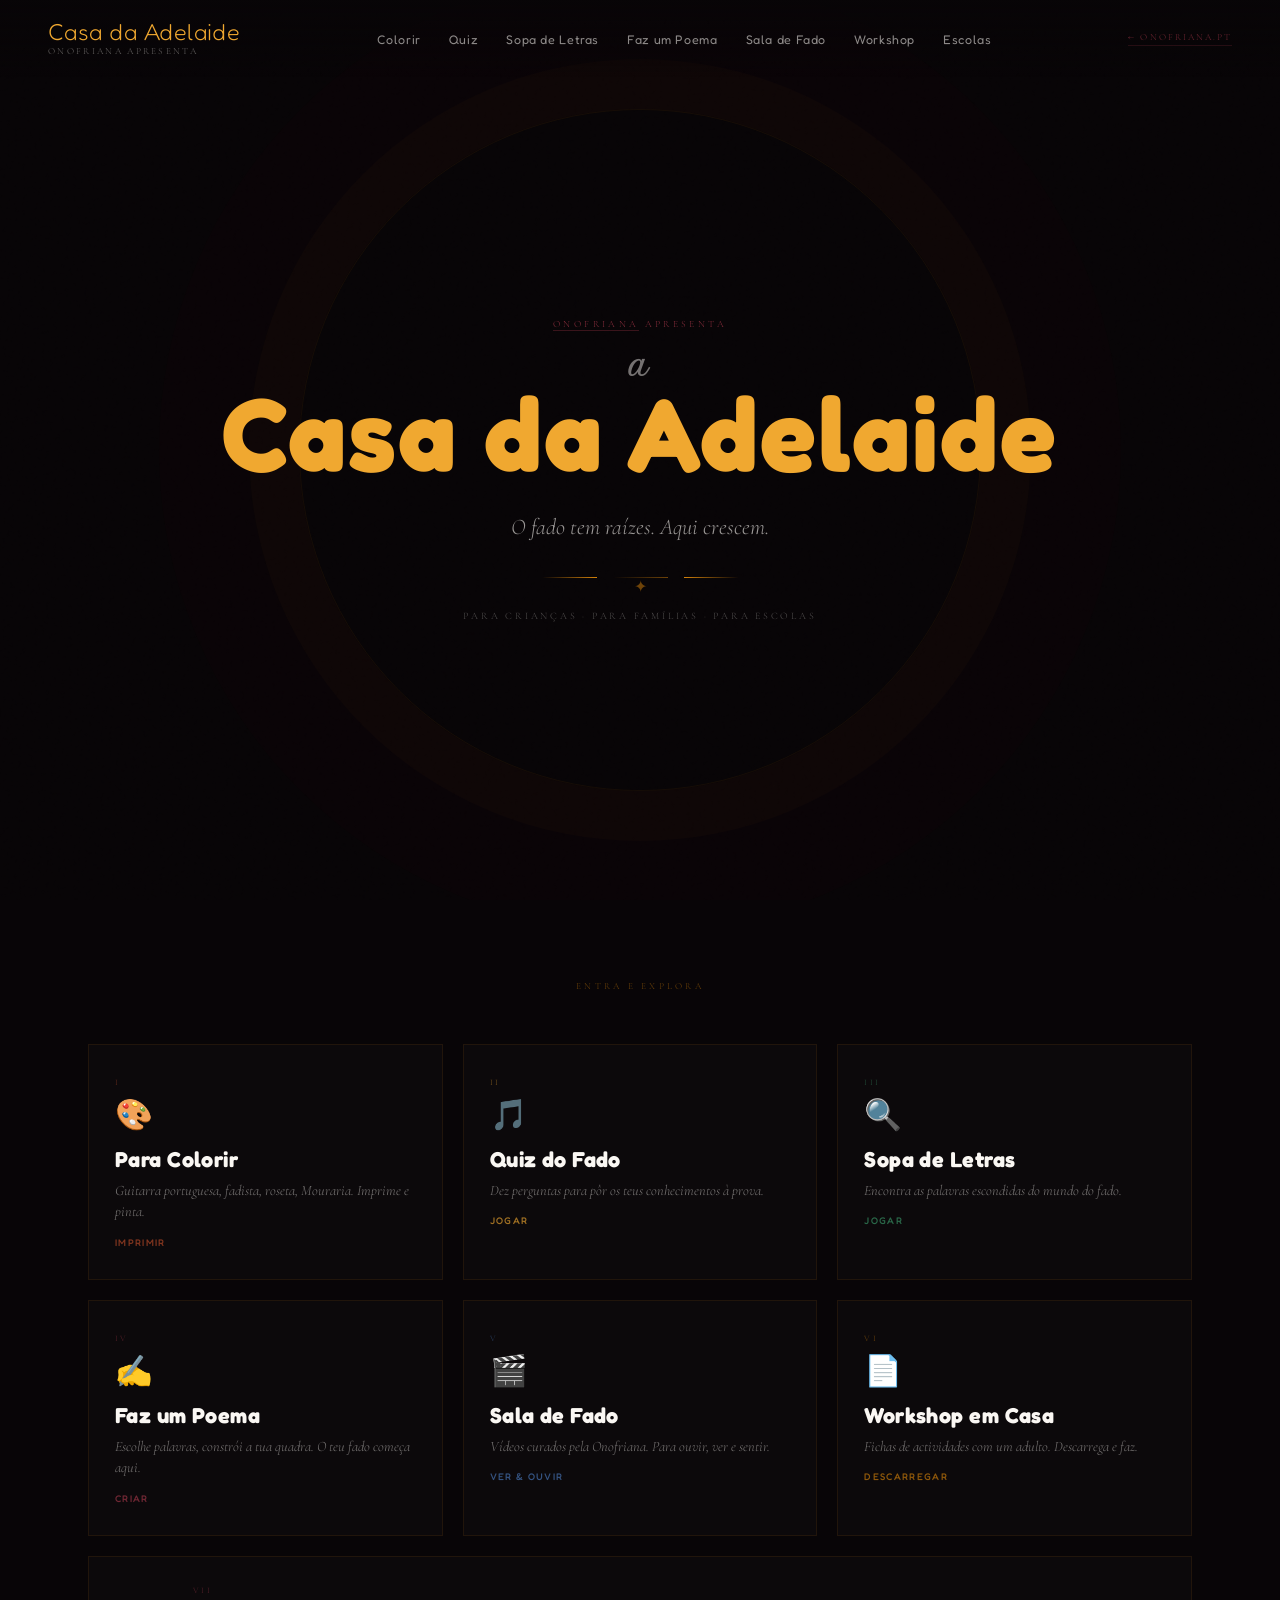
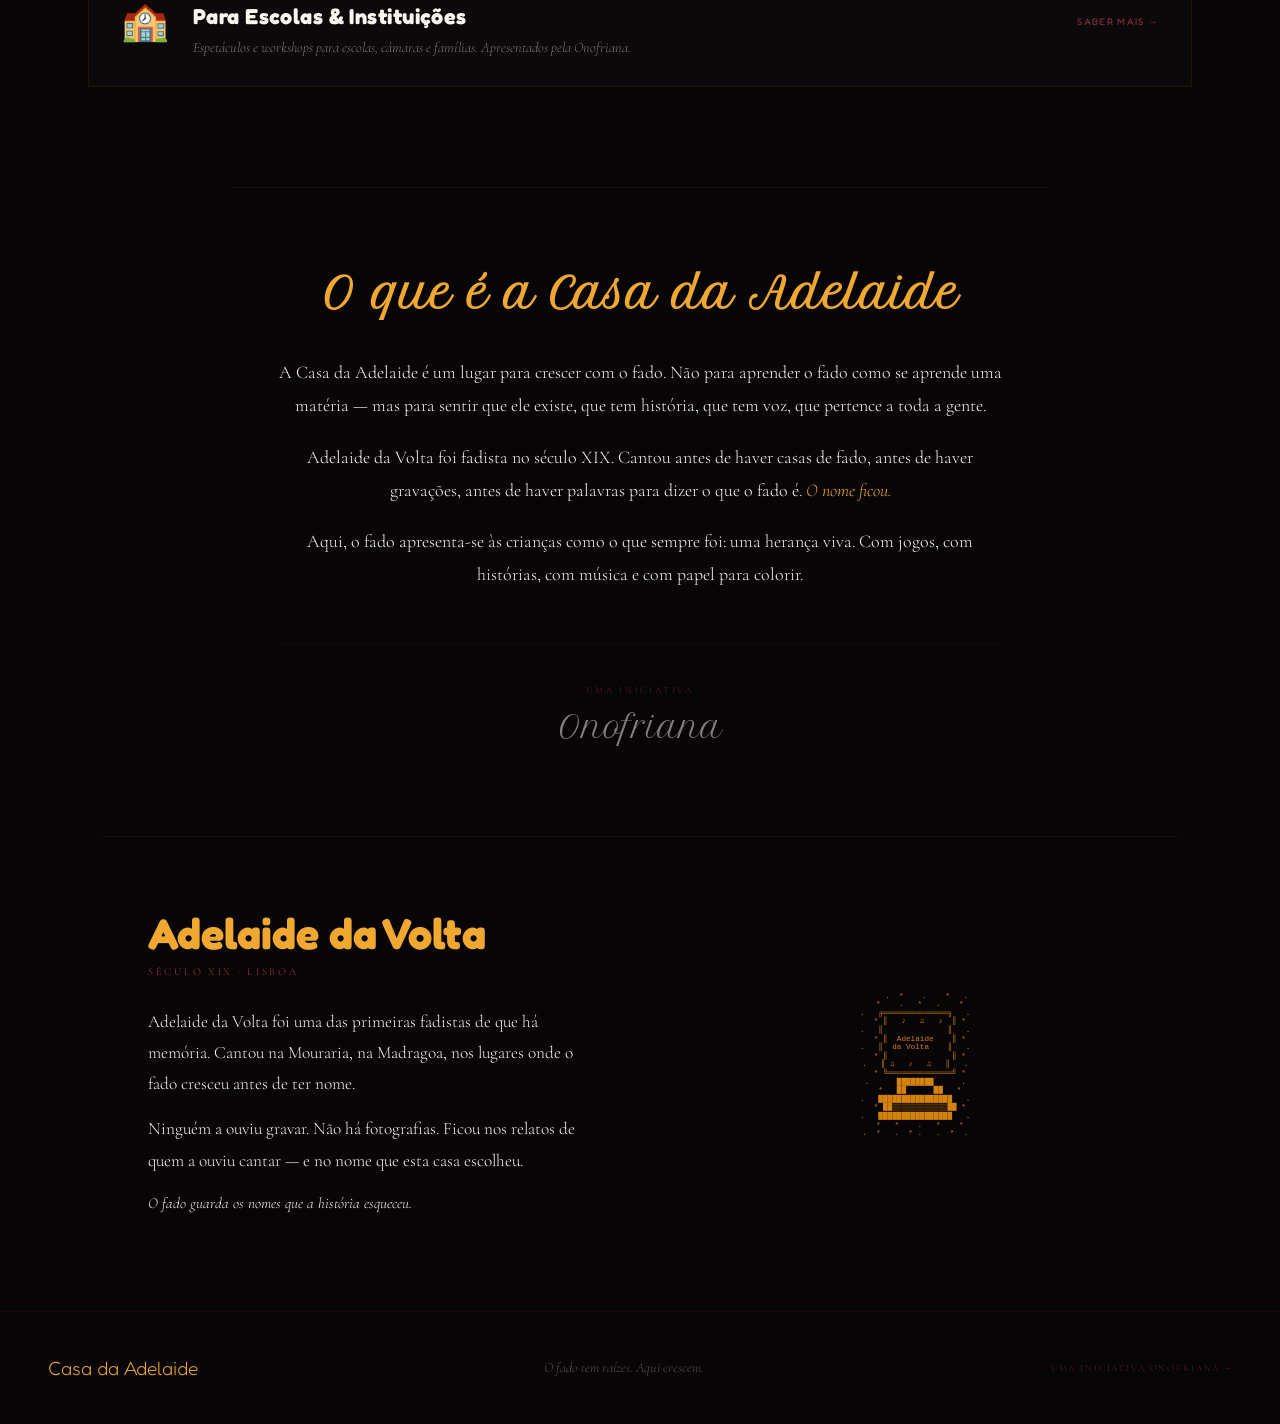
==== index.html @ a47b0269 "Add files via upload" ====
<!DOCTYPE html>
<html lang="pt">
<head>
<meta charset="UTF-8">
<meta name="viewport" content="width=device-width, initial-scale=1.0">
<title>Casa da Adelaide — O fado para crescer</title>
<meta name="description" content="Casa da Adelaide — o portal de fado para crianças, apresentado pela Onofriana. Jogos, histórias, músicas e actividades para descobrir o fado.">
<meta property="og:title" content="Casa da Adelaide — O fado para crescer">
<meta property="og:description" content="O portal de fado para crianças, apresentado pela Onofriana.">
<meta property="og:url" content="https://casadaadelaide.pt">
<meta property="og:type" content="website">
<meta property="og:locale" content="pt_PT">

<link rel="preconnect" href="https://fonts.googleapis.com">
<link href="https://fonts.googleapis.com/css2?family=Cormorant+Garamond:ital,wght@0,300;0,400;0,600;1,300;1,400&family=Fredoka+One&family=Fredoka:wght@300;400;500;600&family=Petit+Formal+Script&display=swap" rel="stylesheet">

<style>
:root {
  --preto:     #080507;
  --escuro:    #110d0f;
  --vinho:     #6b1020;
  --vinho-c:   #a8384a;
  --ambar:     #d4820a;
  --ambar-c:   #f0a830;
  --terracota: #c24e2a;
  --creme:     #f5f0e8;
  --verde:     #2d6b4a;
  --azul:      #1a4a7a;
  --branco:    #faf7f3;
}

* { margin: 0; padding: 0; box-sizing: border-box; }
html { scroll-behavior: smooth; }

body {
  background: var(--preto);
  color: var(--branco);
  font-family: 'Cormorant Garamond', serif;
  font-weight: 300;
  overflow-x: hidden;
}

body::before {
  content: '';
  position: fixed;
  inset: 0;
  background-image: url("data:image/svg+xml,%3Csvg viewBox='0 0 256 256' xmlns='http://www.w3.org/2000/svg'%3E%3Cfilter id='noise'%3E%3CfeTurbulence type='fractalNoise' baseFrequency='0.9' numOctaves='4' stitchTiles='stitch'/%3E%3C/filter%3E%3Crect width='100%25' height='100%25' filter='url(%23noise)' opacity='0.05'/%3E%3C/svg%3E");
  pointer-events: none;
  z-index: 0;
  opacity: 0.15;
}

/* ── NAV ── */
nav {
  position: fixed;
  top: 0; left: 0; right: 0;
  z-index: 100;
  padding: 20px 48px;
  display: flex;
  justify-content: space-between;
  align-items: center;
  background: linear-gradient(to bottom, rgba(8,5,7,0.97), transparent);
  transition: background 0.4s, backdrop-filter 0.4s;
}
nav.scrolled {
  background: rgba(8,5,7,0.97);
  backdrop-filter: blur(10px);
}

.nav-logo { text-decoration: none; display: flex; flex-direction: column; gap: 2px; }
.nav-logo-main {
  font-family: 'Fredoka One', cursive;
  font-size: 1.45rem;
  color: var(--ambar-c);
  letter-spacing: 0.02em;
  line-height: 1;
}
.nav-logo-sub {
  font-family: 'Cormorant Garamond', serif;
  font-size: 0.58rem;
  letter-spacing: 0.25em;
  text-transform: uppercase;
  color: var(--branco);
  opacity: 0.4;
}

.nav-links {
  display: flex;
  gap: 28px;
  list-style: none;
  align-items: center;
}
.nav-links a {
  font-family: 'Fredoka', sans-serif;
  font-size: 0.78rem;
  font-weight: 400;
  letter-spacing: 0.05em;
  color: var(--branco);
  text-decoration: none;
  opacity: 0.55;
  transition: opacity 0.3s, color 0.3s;
}
.nav-links a:hover { opacity: 1; color: var(--ambar-c); }

.nav-onofriana {
  font-family: 'Cormorant Garamond', serif;
  font-size: 0.58rem;
  letter-spacing: 0.22em;
  text-transform: uppercase;
  color: var(--vinho-c);
  text-decoration: none;
  opacity: 0.65;
  border-bottom: 1px solid rgba(168,56,74,0.3);
  padding-bottom: 2px;
  transition: opacity 0.3s;
  white-space: nowrap;
}
.nav-onofriana:hover { opacity: 1; }

/* ── HERO ── */
#inicio {
  min-height: 100vh;
  display: flex;
  flex-direction: column;
  justify-content: center;
  align-items: center;
  text-align: center;
  position: relative;
  padding: 120px 24px 80px;
  overflow: hidden;
}

#inicio::after {
  content: '';
  position: absolute;
  top: 50%; left: 50%;
  transform: translate(-50%, -50%);
  width: 680px; height: 680px;
  border-radius: 50%;
  border: 1px solid rgba(212,130,10,0.07);
  box-shadow: 0 0 0 50px rgba(212,130,10,0.025), 0 0 0 140px rgba(107,16,32,0.03);
  pointer-events: none;
}

.hero-apresentado {
  font-family: 'Cormorant Garamond', serif;
  font-size: 0.6rem;
  letter-spacing: 0.35em;
  text-transform: uppercase;
  color: var(--vinho-c);
  opacity: 0.8;
  margin-bottom: 24px;
  position: relative;
  z-index: 1;
}
.hero-apresentado a {
  color: var(--vinho-c);
  text-decoration: none;
  border-bottom: 1px solid rgba(168,56,74,0.4);
  transition: opacity 0.3s;
}
.hero-apresentado a:hover { opacity: 0.65; }

.hero-de {
  display: block;
  font-family: 'Petit Formal Script', cursive;
  font-size: clamp(1rem, 2.5vw, 1.7rem);
  color: var(--branco);
  opacity: 0.45;
  letter-spacing: 0.06em;
  margin-bottom: 4px;
}

.hero-title {
  font-family: 'Fredoka One', cursive;
  font-size: clamp(3rem, 9vw, 6.5rem);
  color: var(--ambar-c);
  letter-spacing: 0.02em;
  line-height: 0.95;
  position: relative;
  z-index: 1;
  animation: golden-pulse 4s ease-in-out infinite;
}

@keyframes golden-pulse {
  0%, 100% { text-shadow: 0 4px 40px rgba(212,130,10,0.2); }
  50%       { text-shadow: 0 4px 70px rgba(212,130,10,0.45); }
}

.hero-sub {
  margin-top: 28px;
  font-family: 'Cormorant Garamond', serif;
  font-style: italic;
  font-size: clamp(1.05rem, 2.5vw, 1.4rem);
  color: var(--branco);
  opacity: 0.6;
  max-width: 440px;
  line-height: 1.55;
  position: relative;
  z-index: 1;
}

.hero-ornamento {
  margin: 32px auto;
  display: flex;
  align-items: center;
  gap: 16px;
  position: relative;
  z-index: 1;
}
.hero-ornamento span {
  display: block;
  height: 1px;
  width: 55px;
  background: linear-gradient(to right, transparent, var(--ambar));
}
.hero-ornamento span:last-child { background: linear-gradient(to left, transparent, var(--ambar)); }
.hero-ornamento-dot {
  color: var(--ambar);
  opacity: 0.5;
  font-size: 1rem;
}

.hero-publico {
  font-family: 'Cormorant Garamond', serif;
  font-size: 0.62rem;
  letter-spacing: 0.28em;
  text-transform: uppercase;
  opacity: 0.3;
  position: relative;
  z-index: 1;
}

/* ── SALAS ── */
#salas {
  position: relative;
  z-index: 1;
  padding: 80px 48px 100px;
  max-width: 1200px;
  margin: 0 auto;
}

.section-label {
  font-family: 'Cormorant Garamond', serif;
  font-size: 0.58rem;
  letter-spacing: 0.35em;
  text-transform: uppercase;
  color: var(--ambar);
  opacity: 0.5;
  text-align: center;
  margin-bottom: 52px;
}

.salas-grid {
  display: grid;
  grid-template-columns: repeat(3, 1fr);
  gap: 20px;
}

.sala-card {
  position: relative;
  background: rgba(255,255,255,0.02);
  border: 1px solid rgba(212,130,10,0.1);
  padding: 32px 26px 28px;
  text-decoration: none;
  color: var(--branco);
  transition: background 0.3s, border-color 0.3s, transform 0.3s;
  overflow: hidden;
  display: block;
}
.sala-card::before {
  content: '';
  position: absolute;
  top: 0; left: 0;
  width: 3px; height: 100%;
  background: var(--acento, var(--ambar));
  transform: scaleY(0);
  transform-origin: bottom;
  transition: transform 0.3s;
}
.sala-card:hover {
  background: rgba(255,255,255,0.045);
  border-color: var(--acento, var(--ambar));
  transform: translateY(-2px);
}
.sala-card:hover::before { transform: scaleY(1); }

.sala-num {
  font-family: 'Cormorant Garamond', serif;
  font-size: 0.52rem;
  letter-spacing: 0.3em;
  text-transform: uppercase;
  color: var(--acento, var(--ambar));
  opacity: 0.5;
  margin-bottom: 10px;
}
.sala-icone {
  font-size: 1.9rem;
  display: block;
  margin-bottom: 14px;
}
.sala-nome {
  font-family: 'Fredoka One', cursive;
  font-size: 1.35rem;
  letter-spacing: 0.02em;
  margin-bottom: 8px;
  line-height: 1.1;
}
.sala-desc {
  font-family: 'Cormorant Garamond', serif;
  font-style: italic;
  font-size: 0.9rem;
  opacity: 0.45;
  line-height: 1.5;
}
.sala-link {
  display: inline-block;
  margin-top: 14px;
  font-family: 'Fredoka', sans-serif;
  font-size: 0.6rem;
  font-weight: 500;
  letter-spacing: 0.14em;
  text-transform: uppercase;
  color: var(--acento, var(--ambar));
  opacity: 0.65;
}

/* card largo — para escolas */
.sala-card.largo {
  grid-column: span 3;
  display: grid;
  grid-template-columns: auto 1fr auto;
  align-items: center;
  gap: 24px;
  padding: 28px 32px;
}
.sala-card.largo .sala-icone { margin: 0; font-size: 2.4rem; }
.sala-card.largo .sala-desc { margin: 0; }
.sala-card.largo .sala-link { margin: 0; }

/* ── SOBRE ── */
#sobre {
  position: relative;
  z-index: 1;
  padding: 80px 48px 90px;
  max-width: 820px;
  margin: 0 auto;
  text-align: center;
  border-top: 1px solid rgba(212,130,10,0.08);
}

.sobre-titulo {
  font-family: 'Petit Formal Script', cursive;
  font-size: clamp(1.7rem, 4vw, 2.6rem);
  color: var(--ambar-c);
  opacity: 0.85;
  margin-bottom: 36px;
}

.sobre-p {
  font-family: 'Cormorant Garamond', serif;
  font-size: 1.12rem;
  line-height: 1.85;
  color: var(--branco);
  opacity: 0.65;
  margin-bottom: 18px;
}
.sobre-p em { font-style: italic; color: var(--ambar-c); opacity: 1; }

.sobre-onofriana-bloco {
  margin-top: 52px;
  padding-top: 40px;
  border-top: 1px solid rgba(107,16,32,0.18);
}
.sobre-onofriana-bloco p {
  font-family: 'Cormorant Garamond', serif;
  font-size: 0.58rem;
  letter-spacing: 0.3em;
  text-transform: uppercase;
  color: var(--vinho-c);
  opacity: 0.5;
  margin-bottom: 12px;
}
.sobre-onofriana-bloco a {
  font-family: 'Petit Formal Script', cursive;
  font-size: 1.9rem;
  color: var(--branco);
  text-decoration: none;
  opacity: 0.5;
  transition: opacity 0.3s;
}
.sobre-onofriana-bloco a:hover { opacity: 0.85; }

/* ── ADELAIDE ── */
#adelaide {
  position: relative;
  z-index: 1;
  padding: 70px 48px 80px;
  max-width: 1080px;
  margin: 0 auto;
  display: grid;
  grid-template-columns: 1fr 1fr;
  gap: 80px;
  align-items: center;
  border-top: 1px solid rgba(212,130,10,0.07);
}

.adelaide-h2 {
  font-family: 'Fredoka One', cursive;
  font-size: clamp(1.8rem, 3.5vw, 2.7rem);
  color: var(--ambar-c);
  margin-bottom: 6px;
}
.adelaide-datas {
  font-family: 'Cormorant Garamond', serif;
  font-size: 0.65rem;
  letter-spacing: 0.26em;
  text-transform: uppercase;
  color: var(--vinho-c);
  opacity: 0.55;
  margin-bottom: 28px;
}
.adelaide-p {
  font-family: 'Cormorant Garamond', serif;
  font-size: 1.08rem;
  line-height: 1.8;
  color: var(--branco);
  opacity: 0.6;
  margin-bottom: 14px;
}
.adelaide-cit {
  margin-top: 6px;
  font-style: italic;
  opacity: 0.38;
  font-size: 0.95rem;
}

.adelaide-ascii {
  font-family: 'Courier New', monospace;
  font-size: 0.48rem;
  line-height: 1.12;
  color: var(--ambar);
  opacity: 0.28;
  white-space: pre;
  text-align: center;
  user-select: none;
}

/* ── FOOTER ── */
footer {
  position: relative;
  z-index: 1;
  border-top: 1px solid rgba(107,16,32,0.18);
  padding: 44px 48px;
  display: flex;
  justify-content: space-between;
  align-items: center;
  flex-wrap: wrap;
  gap: 20px;
}
.footer-logo-link {
  font-family: 'Fredoka One', cursive;
  font-size: 1.2rem;
  color: var(--ambar-c);
  text-decoration: none;
}
.footer-tagline {
  font-family: 'Cormorant Garamond', serif;
  font-style: italic;
  font-size: 0.88rem;
  opacity: 0.3;
}
.footer-ono {
  font-family: 'Cormorant Garamond', serif;
  font-size: 0.58rem;
  letter-spacing: 0.2em;
  text-transform: uppercase;
  color: var(--vinho-c);
  opacity: 0.5;
  text-decoration: none;
  transition: opacity 0.3s;
}
.footer-ono:hover { opacity: 0.9; }

/* ── REVEAL ── */
.reveal { opacity: 0; transform: translateY(22px); transition: opacity 0.7s, transform 0.7s; }
.reveal.visible { opacity: 1; transform: translateY(0); }

/* ── MOBILE ── */
@media (max-width: 900px) {
  nav { padding: 18px 24px; }
  .nav-links { display: none; }
  .salas-grid { grid-template-columns: 1fr 1fr; }
  .sala-card.largo { grid-column: span 2; grid-template-columns: auto 1fr; }
  .sala-card.largo .sala-link { display: none; }
  #adelaide { grid-template-columns: 1fr; gap: 36px; }
  .adelaide-ascii { display: none; }
  #salas, #sobre, #adelaide { padding-left: 24px; padding-right: 24px; }
  footer { padding: 32px 24px; flex-direction: column; text-align: center; }
}
@media (max-width: 520px) {
  .salas-grid { grid-template-columns: 1fr; }
  .sala-card.largo { grid-column: span 1; grid-template-columns: 1fr; }
}
</style>
</head>
<body>

<nav id="nav" aria-label="Navegação principal">
  <a href="index.html" class="nav-logo" aria-label="Casa da Adelaide — início">
    <span class="nav-logo-main">Casa da Adelaide</span>
    <span class="nav-logo-sub">Onofriana apresenta</span>
  </a>
  <ul class="nav-links" role="list">
    <li><a href="colorir.html">Colorir</a></li>
    <li><a href="quiz.html">Quiz</a></li>
    <li><a href="sopa.html">Sopa de Letras</a></li>
    <li><a href="poema.html">Faz um Poema</a></li>
    <li><a href="sala.html">Sala de Fado</a></li>
    <li><a href="workshop.html">Workshop</a></li>
    <li><a href="escola.html">Escolas</a></li>
  </ul>
  <a href="https://onofriana.pt" class="nav-onofriana" target="_blank" rel="noopener">← onofriana.pt</a>
</nav>

<main>

<!-- HERO -->
<section id="inicio" aria-label="Início">
  <p class="hero-apresentado">
    <a href="https://onofriana.pt" target="_blank" rel="noopener">Onofriana</a> apresenta
  </p>
  <h1 class="hero-title">
    <span class="hero-de">a</span>
    Casa da Adelaide
  </h1>
  <p class="hero-sub">O fado tem raízes. Aqui crescem.</p>
  <div class="hero-ornamento" aria-hidden="true">
    <span></span>
    <span class="hero-ornamento-dot">✦</span>
    <span></span>
  </div>
  <p class="hero-publico">Para crianças · Para famílias · Para escolas</p>
</section>

<!-- SALAS -->
<section id="salas" aria-label="O que há na Casa da Adelaide">
  <p class="section-label">Entra e explora</p>
  <div class="salas-grid">

    <a href="colorir.html" class="sala-card reveal" style="--acento: var(--terracota);">
      <p class="sala-num">I</p>
      <span class="sala-icone" aria-hidden="true">🎨</span>
      <h2 class="sala-nome">Para Colorir</h2>
      <p class="sala-desc">Guitarra portuguesa, fadista, roseta, Mouraria. Imprime e pinta.</p>
      <span class="sala-link">Imprimir</span>
    </a>

    <a href="quiz.html" class="sala-card reveal" style="--acento: var(--ambar-c);">
      <p class="sala-num">II</p>
      <span class="sala-icone" aria-hidden="true">🎵</span>
      <h2 class="sala-nome">Quiz do Fado</h2>
      <p class="sala-desc">Dez perguntas para pôr os teus conhecimentos à prova.</p>
      <span class="sala-link">Jogar</span>
    </a>

    <a href="sopa.html" class="sala-card reveal" style="--acento: #3a9b6a;">
      <p class="sala-num">III</p>
      <span class="sala-icone" aria-hidden="true">🔍</span>
      <h2 class="sala-nome">Sopa de Letras</h2>
      <p class="sala-desc">Encontra as palavras escondidas do mundo do fado.</p>
      <span class="sala-link">Jogar</span>
    </a>

    <a href="poema.html" class="sala-card reveal" style="--acento: var(--vinho-c);">
      <p class="sala-num">IV</p>
      <span class="sala-icone" aria-hidden="true">✍️</span>
      <h2 class="sala-nome">Faz um Poema</h2>
      <p class="sala-desc">Escolhe palavras, constrói a tua quadra. O teu fado começa aqui.</p>
      <span class="sala-link">Criar</span>
    </a>

    <a href="sala.html" class="sala-card reveal" style="--acento: #4a7abf;">
      <p class="sala-num">V</p>
      <span class="sala-icone" aria-hidden="true">🎬</span>
      <h2 class="sala-nome">Sala de Fado</h2>
      <p class="sala-desc">Vídeos curados pela Onofriana. Para ouvir, ver e sentir.</p>
      <span class="sala-link">Ver &amp; Ouvir</span>
    </a>

    <a href="workshop.html" class="sala-card reveal" style="--acento: var(--ambar);">
      <p class="sala-num">VI</p>
      <span class="sala-icone" aria-hidden="true">📄</span>
      <h2 class="sala-nome">Workshop em Casa</h2>
      <p class="sala-desc">Fichas de actividades com um adulto. Descarrega e faz.</p>
      <span class="sala-link">Descarregar</span>
    </a>

    <a href="escola.html" class="sala-card largo reveal" style="--acento: var(--vinho-c);">
      <span class="sala-icone" aria-hidden="true">🏫</span>
      <div>
        <p class="sala-num">VII</p>
        <h2 class="sala-nome">Para Escolas &amp; Instituições</h2>
        <p class="sala-desc">Espetáculos e workshops para escolas, câmaras e famílias. Apresentados pela Onofriana.</p>
      </div>
      <span class="sala-link">Saber mais →</span>
    </a>

  </div>
</section>

<!-- SOBRE -->
<section id="sobre" aria-label="O que é a Casa da Adelaide">
  <h2 class="sobre-titulo reveal">O que é a Casa da Adelaide</h2>
  <p class="sobre-p reveal">
    A Casa da Adelaide é um lugar para crescer com o fado.
    Não para aprender o fado como se aprende uma matéria —
    mas para sentir que ele existe, que tem história, que tem voz,
    que pertence a toda a gente.
  </p>
  <p class="sobre-p reveal">
    Adelaide da Volta foi fadista no século XIX.
    Cantou antes de haver casas de fado, antes de haver gravações,
    antes de haver palavras para dizer o que o fado é.
    <em>O nome ficou.</em>
  </p>
  <p class="sobre-p reveal">
    Aqui, o fado apresenta-se às crianças como o que sempre foi:
    uma herança viva. Com jogos, com histórias, com música
    e com papel para colorir.
  </p>
  <div class="sobre-onofriana-bloco reveal">
    <p>Uma iniciativa</p>
    <a href="https://onofriana.pt" target="_blank" rel="noopener">Onofriana</a>
  </div>
</section>

<!-- ADELAIDE -->
<section id="adelaide" aria-label="Quem foi Adelaide da Volta">
  <div class="adelaide-texto">
    <h2 class="adelaide-h2 reveal">Adelaide da Volta</h2>
    <p class="adelaide-datas reveal">Século XIX · Lisboa</p>
    <p class="adelaide-p reveal">
      Adelaide da Volta foi uma das primeiras fadistas de que há memória.
      Cantou na Mouraria, na Madragoa, nos lugares onde o fado cresceu
      antes de ter nome.
    </p>
    <p class="adelaide-p reveal">
      Ninguém a ouviu gravar. Não há fotografias.
      Ficou nos relatos de quem a ouviu cantar —
      e no nome que esta casa escolheu.
    </p>
    <p class="adelaide-p adelaide-cit reveal">
      O fado guarda os nomes que a história esqueceu.
    </p>
  </div>
  <div aria-hidden="true">
    <pre class="adelaide-ascii reveal">
         .  *    .    *   .
      *    .   *   .    *
    .   ╔══════════════╗   .
      * ║   ♪   ♫   ♪  ║ *
    .   ║              ║   .
      * ║  Adelaide    ║ *
    .   ║  da Volta    ║   .
      * ║              ║ *
    .   ║ ♫   ♪   ♫   ║   .
      * ╚══════════════╝ *
    .      ████████      .
      *   ██      ██   *
    .   ████████████████   .
      * ██▒▒▒▒▒▒▒▒▒▒▒▒██ *
    .   ████████████████   .
      *   *    .   *    *
    .  *   .  * .   .  *  .
    </pre>
  </div>
</section>

</main>

<footer role="contentinfo">
  <a href="index.html" class="footer-logo-link">Casa da Adelaide</a>
  <span class="footer-tagline">O fado tem raízes. Aqui crescem.</span>
  <a href="https://onofriana.pt" class="footer-ono" target="_blank" rel="noopener">Uma iniciativa Onofriana →</a>
</footer>

<script>
(function() {
  /* Reveal on scroll */
  var els = document.querySelectorAll('.reveal');
  var obs = new IntersectionObserver(function(entries) {
    entries.forEach(function(e, i) {
      if (e.isIntersecting) {
        setTimeout(function() { e.target.classList.add('visible'); }, i * 80);
        obs.unobserve(e.target);
      }
    });
  }, { threshold: 0.08 });
  els.forEach(function(el) { obs.observe(el); });

  /* Nav scroll */
  var nav = document.getElementById('nav');
  window.addEventListener('scroll', function() {
    nav.classList.toggle('scrolled', window.scrollY > 60);
  });
})();
</script>
</body>
</html>
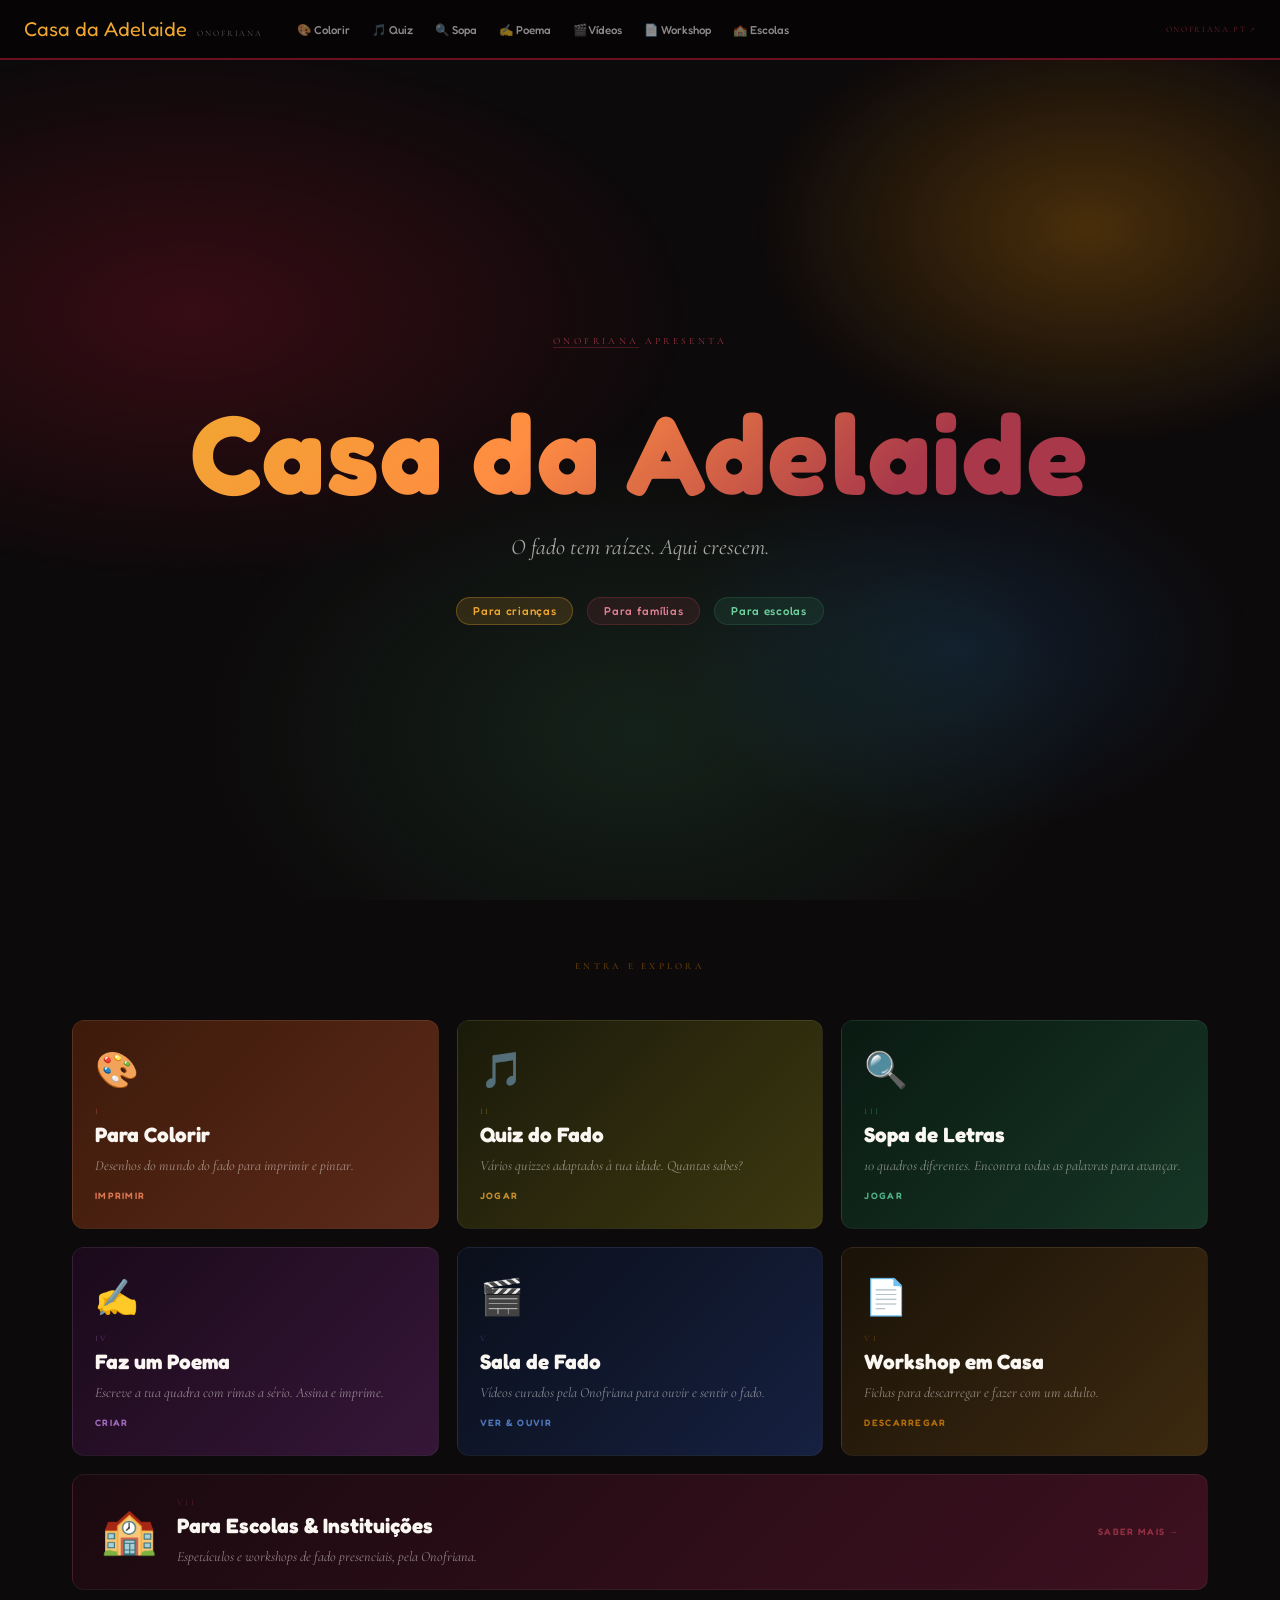
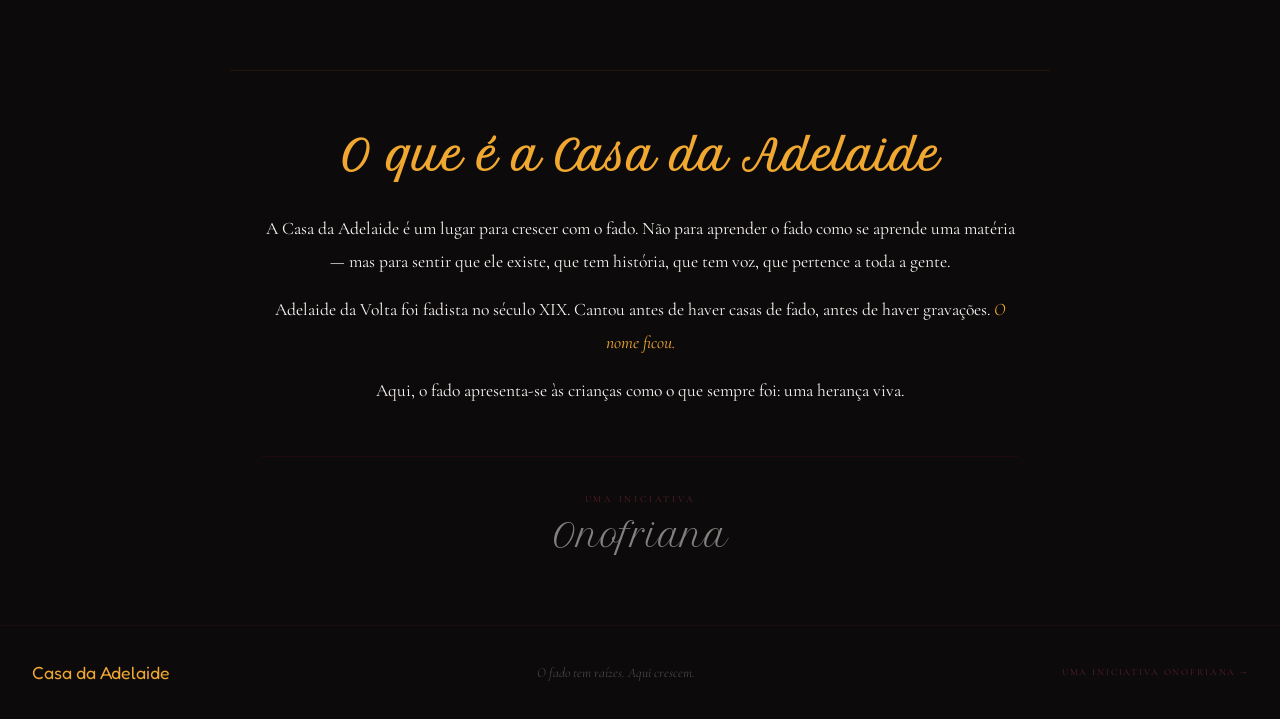
==== commit 1858cedb: "colorir.html escola.html ficha-01-o-que-e-o-fado.pdf ficha-02-guitarra-portuguesa.pdf ficha-03-maria" ====
--- a/index.html
+++ b/index.html
@@ -4,706 +4,318 @@
 <meta charset="UTF-8">
 <meta name="viewport" content="width=device-width, initial-scale=1.0">
 <title>Casa da Adelaide — O fado para crescer</title>
-<meta name="description" content="Casa da Adelaide — o portal de fado para crianças, apresentado pela Onofriana. Jogos, histórias, músicas e actividades para descobrir o fado.">
-<meta property="og:title" content="Casa da Adelaide — O fado para crescer">
-<meta property="og:description" content="O portal de fado para crianças, apresentado pela Onofriana.">
-<meta property="og:url" content="https://casadaadelaide.pt">
-<meta property="og:type" content="website">
-<meta property="og:locale" content="pt_PT">
-
+<meta name="description" content="Casa da Adelaide — o portal de fado para crianças, apresentado pela Onofriana.">
 <link rel="preconnect" href="https://fonts.googleapis.com">
 <link href="https://fonts.googleapis.com/css2?family=Cormorant+Garamond:ital,wght@0,300;0,400;0,600;1,300;1,400&family=Fredoka+One&family=Fredoka:wght@300;400;500;600&family=Petit+Formal+Script&display=swap" rel="stylesheet">
-
+<link rel="stylesheet" href="nav.css">
 <style>
-:root {
-  --preto:     #080507;
-  --escuro:    #110d0f;
-  --vinho:     #6b1020;
-  --vinho-c:   #a8384a;
-  --ambar:     #d4820a;
-  --ambar-c:   #f0a830;
-  --terracota: #c24e2a;
-  --creme:     #f5f0e8;
-  --verde:     #2d6b4a;
-  --azul:      #1a4a7a;
-  --branco:    #faf7f3;
-}
-
-* { margin: 0; padding: 0; box-sizing: border-box; }
-html { scroll-behavior: smooth; }
-
+* { margin:0; padding:0; box-sizing:border-box; }
+html { scroll-behavior:smooth; }
 body {
-  background: var(--preto);
+  background: #0d0a0b;
   color: var(--branco);
   font-family: 'Cormorant Garamond', serif;
-  font-weight: 300;
   overflow-x: hidden;
 }
 
+/* grain */
 body::before {
-  content: '';
-  position: fixed;
-  inset: 0;
-  background-image: url("data:image/svg+xml,%3Csvg viewBox='0 0 256 256' xmlns='http://www.w3.org/2000/svg'%3E%3Cfilter id='noise'%3E%3CfeTurbulence type='fractalNoise' baseFrequency='0.9' numOctaves='4' stitchTiles='stitch'/%3E%3C/filter%3E%3Crect width='100%25' height='100%25' filter='url(%23noise)' opacity='0.05'/%3E%3C/svg%3E");
-  pointer-events: none;
-  z-index: 0;
-  opacity: 0.15;
-}
-
-/* ── NAV ── */
-nav {
-  position: fixed;
-  top: 0; left: 0; right: 0;
-  z-index: 100;
-  padding: 20px 48px;
-  display: flex;
-  justify-content: space-between;
-  align-items: center;
-  background: linear-gradient(to bottom, rgba(8,5,7,0.97), transparent);
-  transition: background 0.4s, backdrop-filter 0.4s;
-}
-nav.scrolled {
-  background: rgba(8,5,7,0.97);
-  backdrop-filter: blur(10px);
-}
-
-.nav-logo { text-decoration: none; display: flex; flex-direction: column; gap: 2px; }
-.nav-logo-main {
-  font-family: 'Fredoka One', cursive;
-  font-size: 1.45rem;
-  color: var(--ambar-c);
-  letter-spacing: 0.02em;
-  line-height: 1;
-}
-.nav-logo-sub {
-  font-family: 'Cormorant Garamond', serif;
-  font-size: 0.58rem;
-  letter-spacing: 0.25em;
-  text-transform: uppercase;
-  color: var(--branco);
-  opacity: 0.4;
-}
-
-.nav-links {
-  display: flex;
-  gap: 28px;
-  list-style: none;
-  align-items: center;
-}
-.nav-links a {
-  font-family: 'Fredoka', sans-serif;
-  font-size: 0.78rem;
-  font-weight: 400;
-  letter-spacing: 0.05em;
-  color: var(--branco);
-  text-decoration: none;
-  opacity: 0.55;
-  transition: opacity 0.3s, color 0.3s;
-}
-.nav-links a:hover { opacity: 1; color: var(--ambar-c); }
-
-.nav-onofriana {
-  font-family: 'Cormorant Garamond', serif;
-  font-size: 0.58rem;
-  letter-spacing: 0.22em;
-  text-transform: uppercase;
-  color: var(--vinho-c);
-  text-decoration: none;
-  opacity: 0.65;
-  border-bottom: 1px solid rgba(168,56,74,0.3);
-  padding-bottom: 2px;
-  transition: opacity 0.3s;
-  white-space: nowrap;
-}
-.nav-onofriana:hover { opacity: 1; }
-
-/* ── HERO ── */
+  content:''; position:fixed; inset:0;
+  background-image:url("data:image/svg+xml,%3Csvg viewBox='0 0 256 256' xmlns='http://www.w3.org/2000/svg'%3E%3Cfilter id='n'%3E%3CfeTurbulence type='fractalNoise' baseFrequency='0.9' numOctaves='4' stitchTiles='stitch'/%3E%3C/filter%3E%3Crect width='100%25' height='100%25' filter='url(%23n)' opacity='0.04'/%3E%3C/svg%3E");
+  pointer-events:none; z-index:0; opacity:.18;
+}
+
+/* HERO */
 #inicio {
-  min-height: 100vh;
+  min-height: calc(100vh - var(--nav-h));
   display: flex;
   flex-direction: column;
   justify-content: center;
   align-items: center;
   text-align: center;
+  padding: 60px 24px 60px;
   position: relative;
-  padding: 120px 24px 80px;
   overflow: hidden;
-}
-
-#inicio::after {
-  content: '';
-  position: absolute;
-  top: 50%; left: 50%;
-  transform: translate(-50%, -50%);
-  width: 680px; height: 680px;
-  border-radius: 50%;
-  border: 1px solid rgba(212,130,10,0.07);
-  box-shadow: 0 0 0 50px rgba(212,130,10,0.025), 0 0 0 140px rgba(107,16,32,0.03);
-  pointer-events: none;
+  z-index: 1;
+}
+
+/* Bolhas de cor no fundo */
+#inicio::before {
+  content:'';
+  position:absolute; inset:0;
+  background:
+    radial-gradient(ellipse 55% 45% at 15% 30%, rgba(107,16,32,0.45) 0%, transparent 70%),
+    radial-gradient(ellipse 40% 40% at 85% 20%, rgba(212,130,10,0.3) 0%, transparent 65%),
+    radial-gradient(ellipse 50% 50% at 50% 80%, rgba(45,107,74,0.25) 0%, transparent 70%),
+    radial-gradient(ellipse 35% 35% at 75% 70%, rgba(26,74,122,0.3) 0%, transparent 65%);
+  pointer-events:none;
 }
 
 .hero-apresentado {
-  font-family: 'Cormorant Garamond', serif;
-  font-size: 0.6rem;
-  letter-spacing: 0.35em;
-  text-transform: uppercase;
-  color: var(--vinho-c);
-  opacity: 0.8;
-  margin-bottom: 24px;
-  position: relative;
-  z-index: 1;
-}
-.hero-apresentado a {
-  color: var(--vinho-c);
-  text-decoration: none;
-  border-bottom: 1px solid rgba(168,56,74,0.4);
-  transition: opacity 0.3s;
-}
-.hero-apresentado a:hover { opacity: 0.65; }
+  font-family:'Cormorant Garamond',serif;
+  font-size:.6rem; letter-spacing:.35em; text-transform:uppercase;
+  color:var(--vinho-c); opacity:.9; margin-bottom:22px;
+  position:relative; z-index:1;
+}
+.hero-apresentado a { color:var(--vinho-c); text-decoration:none; border-bottom:1px solid rgba(168,56,74,.4); }
 
 .hero-de {
-  display: block;
-  font-family: 'Petit Formal Script', cursive;
-  font-size: clamp(1rem, 2.5vw, 1.7rem);
-  color: var(--branco);
-  opacity: 0.45;
-  letter-spacing: 0.06em;
-  margin-bottom: 4px;
-}
-
+  display:block;
+  font-family:'Petit Formal Script',cursive;
+  font-size:clamp(1rem,2.5vw,1.6rem);
+  color:var(--branco); opacity:.4; margin-bottom:6px;
+}
 .hero-title {
-  font-family: 'Fredoka One', cursive;
-  font-size: clamp(3rem, 9vw, 6.5rem);
-  color: var(--ambar-c);
-  letter-spacing: 0.02em;
-  line-height: 0.95;
-  position: relative;
-  z-index: 1;
-  animation: golden-pulse 4s ease-in-out infinite;
-}
-
-@keyframes golden-pulse {
-  0%, 100% { text-shadow: 0 4px 40px rgba(212,130,10,0.2); }
-  50%       { text-shadow: 0 4px 70px rgba(212,130,10,0.45); }
+  font-family:'Fredoka One',cursive;
+  font-size:clamp(3rem,10vw,7rem);
+  background: linear-gradient(135deg, var(--ambar-c) 0%, #ff8c42 40%, var(--vinho-c) 80%);
+  -webkit-background-clip:text; -webkit-text-fill-color:transparent;
+  background-clip:text;
+  letter-spacing:.02em; line-height:.95;
+  position:relative; z-index:1;
+  animation: hue-shift 8s ease-in-out infinite alternate;
+}
+@keyframes hue-shift {
+  0%   { filter: hue-rotate(0deg); }
+  100% { filter: hue-rotate(15deg); }
 }
 
 .hero-sub {
-  margin-top: 28px;
-  font-family: 'Cormorant Garamond', serif;
-  font-style: italic;
-  font-size: clamp(1.05rem, 2.5vw, 1.4rem);
-  color: var(--branco);
-  opacity: 0.6;
-  max-width: 440px;
-  line-height: 1.55;
-  position: relative;
-  z-index: 1;
-}
-
-.hero-ornamento {
-  margin: 32px auto;
-  display: flex;
-  align-items: center;
-  gap: 16px;
-  position: relative;
-  z-index: 1;
-}
-.hero-ornamento span {
-  display: block;
-  height: 1px;
-  width: 55px;
-  background: linear-gradient(to right, transparent, var(--ambar));
-}
-.hero-ornamento span:last-child { background: linear-gradient(to left, transparent, var(--ambar)); }
-.hero-ornamento-dot {
-  color: var(--ambar);
-  opacity: 0.5;
-  font-size: 1rem;
+  margin-top:24px;
+  font-family:'Cormorant Garamond',serif;
+  font-style:italic; font-size:clamp(1.05rem,2.5vw,1.4rem);
+  color:var(--branco); opacity:.65; max-width:420px; line-height:1.55;
+  position:relative; z-index:1;
 }
 
 .hero-publico {
-  font-family: 'Cormorant Garamond', serif;
-  font-size: 0.62rem;
-  letter-spacing: 0.28em;
-  text-transform: uppercase;
-  opacity: 0.3;
-  position: relative;
-  z-index: 1;
-}
-
-/* ── SALAS ── */
+  margin-top:32px;
+  display:flex; gap:14px; flex-wrap:wrap; justify-content:center;
+  position:relative; z-index:1;
+}
+.hero-publico span {
+  font-family:'Fredoka',sans-serif;
+  font-size:.72rem; font-weight:500;
+  padding:6px 16px; border-radius:20px;
+  letter-spacing:.06em;
+}
+.hp-a { background:rgba(240,168,48,.15); color:var(--ambar-c); border:1px solid rgba(240,168,48,.3); }
+.hp-b { background:rgba(168,56,74,.15); color:#e08090; border:1px solid rgba(168,56,74,.3); }
+.hp-c { background:rgba(45,107,74,.2); color:#70d4a0; border:1px solid rgba(45,107,74,.35); }
+
+/* SALAS */
 #salas {
-  position: relative;
-  z-index: 1;
-  padding: 80px 48px 100px;
-  max-width: 1200px;
-  margin: 0 auto;
-}
-
-.section-label {
-  font-family: 'Cormorant Garamond', serif;
-  font-size: 0.58rem;
-  letter-spacing: 0.35em;
-  text-transform: uppercase;
-  color: var(--ambar);
-  opacity: 0.5;
-  text-align: center;
-  margin-bottom: 52px;
+  position:relative; z-index:1;
+  padding:60px 32px 80px;
+  max-width:1200px; margin:0 auto;
+}
+
+.salas-titulo {
+  font-family:'Cormorant Garamond',serif;
+  font-size:.58rem; letter-spacing:.35em; text-transform:uppercase;
+  color:var(--ambar); opacity:.55; text-align:center; margin-bottom:48px;
 }
 
 .salas-grid {
-  display: grid;
-  grid-template-columns: repeat(3, 1fr);
-  gap: 20px;
+  display:grid;
+  grid-template-columns:repeat(3,1fr);
+  gap:18px;
 }
 
 .sala-card {
-  position: relative;
-  background: rgba(255,255,255,0.02);
-  border: 1px solid rgba(212,130,10,0.1);
-  padding: 32px 26px 28px;
-  text-decoration: none;
-  color: var(--branco);
-  transition: background 0.3s, border-color 0.3s, transform 0.3s;
-  overflow: hidden;
-  display: block;
-}
+  position:relative;
+  border-radius:12px;
+  padding:28px 22px 24px;
+  text-decoration:none;
+  color:var(--branco);
+  overflow:hidden;
+  display:block;
+  transition:transform .3s, box-shadow .3s;
+  border:1px solid rgba(255,255,255,.06);
+}
+.sala-card:hover { transform:translateY(-4px); box-shadow:0 16px 40px rgba(0,0,0,.5); }
+
+/* Fundos coloridos por card */
+.card-colorir  { background:linear-gradient(135deg,#3d1a0a 0%,#5c2a1a 100%); }
+.card-quiz     { background:linear-gradient(135deg,#1a1a0a 0%,#3d3810 100%); }
+.card-sopa     { background:linear-gradient(135deg,#0a1a12 0%,#163626 100%); }
+.card-poema    { background:linear-gradient(135deg,#1a0a1a 0%,#361638 100%); }
+.card-sala     { background:linear-gradient(135deg,#0a0f1a 0%,#162040 100%); }
+.card-workshop { background:linear-gradient(135deg,#1a1208 0%,#3d2a10 100%); }
+.card-escola   { background:linear-gradient(135deg,#1a0a0f 0%,#3d1020 100%); }
+
 .sala-card::before {
-  content: '';
-  position: absolute;
-  top: 0; left: 0;
-  width: 3px; height: 100%;
-  background: var(--acento, var(--ambar));
-  transform: scaleY(0);
-  transform-origin: bottom;
-  transition: transform 0.3s;
-}
-.sala-card:hover {
-  background: rgba(255,255,255,0.045);
-  border-color: var(--acento, var(--ambar));
-  transform: translateY(-2px);
-}
-.sala-card:hover::before { transform: scaleY(1); }
-
-.sala-num {
-  font-family: 'Cormorant Garamond', serif;
-  font-size: 0.52rem;
-  letter-spacing: 0.3em;
-  text-transform: uppercase;
-  color: var(--acento, var(--ambar));
-  opacity: 0.5;
-  margin-bottom: 10px;
-}
-.sala-icone {
-  font-size: 1.9rem;
-  display: block;
-  margin-bottom: 14px;
-}
-.sala-nome {
-  font-family: 'Fredoka One', cursive;
-  font-size: 1.35rem;
-  letter-spacing: 0.02em;
-  margin-bottom: 8px;
-  line-height: 1.1;
-}
-.sala-desc {
-  font-family: 'Cormorant Garamond', serif;
-  font-style: italic;
-  font-size: 0.9rem;
-  opacity: 0.45;
-  line-height: 1.5;
-}
-.sala-link {
-  display: inline-block;
-  margin-top: 14px;
-  font-family: 'Fredoka', sans-serif;
-  font-size: 0.6rem;
-  font-weight: 500;
-  letter-spacing: 0.14em;
-  text-transform: uppercase;
-  color: var(--acento, var(--ambar));
-  opacity: 0.65;
-}
-
-/* card largo — para escolas */
-.sala-card.largo {
-  grid-column: span 3;
-  display: grid;
-  grid-template-columns: auto 1fr auto;
-  align-items: center;
-  gap: 24px;
-  padding: 28px 32px;
-}
-.sala-card.largo .sala-icone { margin: 0; font-size: 2.4rem; }
-.sala-card.largo .sala-desc { margin: 0; }
-.sala-card.largo .sala-link { margin: 0; }
-
-/* ── SOBRE ── */
+  content:'';
+  position:absolute; top:0; left:0; right:0; height:3px;
+  background:var(--acento, var(--ambar-c));
+  transform:scaleX(0); transform-origin:left;
+  transition:transform .3s;
+}
+.sala-card:hover::before { transform:scaleX(1); }
+
+.sala-icone { font-size:2.2rem; display:block; margin-bottom:14px; }
+.sala-num { font-size:.52rem; letter-spacing:.28em; text-transform:uppercase; opacity:.4; margin-bottom:8px; font-family:'Cormorant Garamond',serif; color:var(--acento, var(--ambar-c)); }
+.sala-nome { font-family:'Fredoka One',cursive; font-size:1.3rem; color:var(--branco); margin-bottom:8px; line-height:1.1; }
+.sala-desc { font-family:'Cormorant Garamond',serif; font-style:italic; font-size:.88rem; opacity:.5; line-height:1.5; }
+.sala-tag { display:inline-block; margin-top:14px; font-family:'Fredoka',sans-serif; font-size:.58rem; font-weight:600; letter-spacing:.14em; text-transform:uppercase; color:var(--acento, var(--ambar-c)); opacity:.8; }
+
+/* Card largo escolas */
+.sala-card.largo { grid-column:span 3; display:grid; grid-template-columns:auto 1fr auto; align-items:center; gap:20px; padding:22px 28px; }
+.sala-card.largo .sala-icone { font-size:2.8rem; margin:0; }
+.sala-card.largo .sala-tag { margin:0; }
+
+/* SOBRE */
 #sobre {
-  position: relative;
-  z-index: 1;
-  padding: 80px 48px 90px;
-  max-width: 820px;
-  margin: 0 auto;
-  text-align: center;
-  border-top: 1px solid rgba(212,130,10,0.08);
-}
-
+  position:relative; z-index:1;
+  padding:60px 32px 70px;
+  max-width:820px; margin:0 auto;
+  text-align:center;
+  border-top:1px solid rgba(212,130,10,.1);
+}
 .sobre-titulo {
-  font-family: 'Petit Formal Script', cursive;
-  font-size: clamp(1.7rem, 4vw, 2.6rem);
-  color: var(--ambar-c);
-  opacity: 0.85;
-  margin-bottom: 36px;
-}
-
+  font-family:'Petit Formal Script',cursive;
+  font-size:clamp(1.6rem,4vw,2.5rem);
+  color:var(--ambar-c); opacity:.85; margin-bottom:32px;
+}
 .sobre-p {
-  font-family: 'Cormorant Garamond', serif;
-  font-size: 1.12rem;
-  line-height: 1.85;
-  color: var(--branco);
-  opacity: 0.65;
-  margin-bottom: 18px;
-}
-.sobre-p em { font-style: italic; color: var(--ambar-c); opacity: 1; }
-
-.sobre-onofriana-bloco {
-  margin-top: 52px;
-  padding-top: 40px;
-  border-top: 1px solid rgba(107,16,32,0.18);
-}
-.sobre-onofriana-bloco p {
-  font-family: 'Cormorant Garamond', serif;
-  font-size: 0.58rem;
-  letter-spacing: 0.3em;
-  text-transform: uppercase;
-  color: var(--vinho-c);
-  opacity: 0.5;
-  margin-bottom: 12px;
-}
-.sobre-onofriana-bloco a {
-  font-family: 'Petit Formal Script', cursive;
-  font-size: 1.9rem;
-  color: var(--branco);
-  text-decoration: none;
-  opacity: 0.5;
-  transition: opacity 0.3s;
-}
-.sobre-onofriana-bloco a:hover { opacity: 0.85; }
-
-/* ── ADELAIDE ── */
-#adelaide {
-  position: relative;
-  z-index: 1;
-  padding: 70px 48px 80px;
-  max-width: 1080px;
-  margin: 0 auto;
-  display: grid;
-  grid-template-columns: 1fr 1fr;
-  gap: 80px;
-  align-items: center;
-  border-top: 1px solid rgba(212,130,10,0.07);
-}
-
-.adelaide-h2 {
-  font-family: 'Fredoka One', cursive;
-  font-size: clamp(1.8rem, 3.5vw, 2.7rem);
-  color: var(--ambar-c);
-  margin-bottom: 6px;
-}
-.adelaide-datas {
-  font-family: 'Cormorant Garamond', serif;
-  font-size: 0.65rem;
-  letter-spacing: 0.26em;
-  text-transform: uppercase;
-  color: var(--vinho-c);
-  opacity: 0.55;
-  margin-bottom: 28px;
-}
-.adelaide-p {
-  font-family: 'Cormorant Garamond', serif;
-  font-size: 1.08rem;
-  line-height: 1.8;
-  color: var(--branco);
-  opacity: 0.6;
-  margin-bottom: 14px;
-}
-.adelaide-cit {
-  margin-top: 6px;
-  font-style: italic;
-  opacity: 0.38;
-  font-size: 0.95rem;
-}
-
-.adelaide-ascii {
-  font-family: 'Courier New', monospace;
-  font-size: 0.48rem;
-  line-height: 1.12;
-  color: var(--ambar);
-  opacity: 0.28;
-  white-space: pre;
-  text-align: center;
-  user-select: none;
-}
-
-/* ── FOOTER ── */
-footer {
-  position: relative;
-  z-index: 1;
-  border-top: 1px solid rgba(107,16,32,0.18);
-  padding: 44px 48px;
-  display: flex;
-  justify-content: space-between;
-  align-items: center;
-  flex-wrap: wrap;
-  gap: 20px;
-}
-.footer-logo-link {
-  font-family: 'Fredoka One', cursive;
-  font-size: 1.2rem;
-  color: var(--ambar-c);
-  text-decoration: none;
-}
-.footer-tagline {
-  font-family: 'Cormorant Garamond', serif;
-  font-style: italic;
-  font-size: 0.88rem;
-  opacity: 0.3;
-}
-.footer-ono {
-  font-family: 'Cormorant Garamond', serif;
-  font-size: 0.58rem;
-  letter-spacing: 0.2em;
-  text-transform: uppercase;
-  color: var(--vinho-c);
-  opacity: 0.5;
-  text-decoration: none;
-  transition: opacity 0.3s;
-}
-.footer-ono:hover { opacity: 0.9; }
-
-/* ── REVEAL ── */
-.reveal { opacity: 0; transform: translateY(22px); transition: opacity 0.7s, transform 0.7s; }
-.reveal.visible { opacity: 1; transform: translateY(0); }
-
-/* ── MOBILE ── */
-@media (max-width: 900px) {
-  nav { padding: 18px 24px; }
-  .nav-links { display: none; }
-  .salas-grid { grid-template-columns: 1fr 1fr; }
-  .sala-card.largo { grid-column: span 2; grid-template-columns: auto 1fr; }
-  .sala-card.largo .sala-link { display: none; }
-  #adelaide { grid-template-columns: 1fr; gap: 36px; }
-  .adelaide-ascii { display: none; }
-  #salas, #sobre, #adelaide { padding-left: 24px; padding-right: 24px; }
-  footer { padding: 32px 24px; flex-direction: column; text-align: center; }
-}
-@media (max-width: 520px) {
-  .salas-grid { grid-template-columns: 1fr; }
-  .sala-card.largo { grid-column: span 1; grid-template-columns: 1fr; }
+  font-family:'Cormorant Garamond',serif;
+  font-size:1.1rem; line-height:1.85; opacity:.62; margin-bottom:16px;
+}
+.sobre-p em { font-style:italic; color:var(--ambar-c); opacity:1; }
+.sobre-ono { margin-top:48px; padding-top:36px; border-top:1px solid rgba(107,16,32,.2); }
+.sobre-ono p { font-size:.58rem; letter-spacing:.3em; text-transform:uppercase; color:var(--vinho-c); opacity:.5; margin-bottom:10px; font-family:'Cormorant Garamond',serif; }
+.sobre-ono a { font-family:'Petit Formal Script',cursive; font-size:2rem; color:var(--branco); text-decoration:none; opacity:.5; transition:opacity .3s; }
+.sobre-ono a:hover { opacity:.9; }
+
+/* FOOTER */
+footer { position:relative; z-index:1; border-top:1px solid rgba(107,16,32,.2); padding:36px 32px; display:flex; justify-content:space-between; align-items:center; flex-wrap:wrap; gap:16px; }
+.f-logo { font-family:'Fredoka One',cursive; font-size:1.1rem; color:var(--ambar-c); text-decoration:none; }
+.f-tag { font-family:'Cormorant Garamond',serif; font-style:italic; font-size:.85rem; opacity:.25; }
+.f-ono { font-family:'Cormorant Garamond',serif; font-size:.58rem; letter-spacing:.2em; text-transform:uppercase; color:var(--vinho-c); opacity:.5; text-decoration:none; transition:opacity .3s; }
+.f-ono:hover { opacity:.9; }
+
+/* REVEAL */
+.reveal { opacity:0; transform:translateY(20px); transition:opacity .7s,transform .7s; }
+.reveal.visible { opacity:1; transform:translateY(0); }
+
+@media(max-width:900px) {
+  .salas-grid { grid-template-columns:1fr 1fr; }
+  .sala-card.largo { grid-column:span 2; grid-template-columns:auto 1fr; }
+  .sala-card.largo .sala-tag { display:none; }
+}
+@media(max-width:520px) {
+  .salas-grid { grid-template-columns:1fr; }
+  .sala-card.largo { grid-column:span 1; grid-template-columns:1fr; }
+  #salas { padding:40px 20px 60px; }
+  footer { flex-direction:column; text-align:center; padding:28px 20px; }
 }
 </style>
 </head>
 <body>
-
-<nav id="nav" aria-label="Navegação principal">
-  <a href="index.html" class="nav-logo" aria-label="Casa da Adelaide — início">
-    <span class="nav-logo-main">Casa da Adelaide</span>
-    <span class="nav-logo-sub">Onofriana apresenta</span>
-  </a>
-  <ul class="nav-links" role="list">
-    <li><a href="colorir.html">Colorir</a></li>
-    <li><a href="quiz.html">Quiz</a></li>
-    <li><a href="sopa.html">Sopa de Letras</a></li>
-    <li><a href="poema.html">Faz um Poema</a></li>
-    <li><a href="sala.html">Sala de Fado</a></li>
-    <li><a href="workshop.html">Workshop</a></li>
-    <li><a href="escola.html">Escolas</a></li>
-  </ul>
-  <a href="https://onofriana.pt" class="nav-onofriana" target="_blank" rel="noopener">← onofriana.pt</a>
-</nav>
+<script src="nav.js"></script>
 
 <main>
-
-<!-- HERO -->
 <section id="inicio" aria-label="Início">
-  <p class="hero-apresentado">
-    <a href="https://onofriana.pt" target="_blank" rel="noopener">Onofriana</a> apresenta
-  </p>
-  <h1 class="hero-title">
-    <span class="hero-de">a</span>
-    Casa da Adelaide
-  </h1>
+  <p class="hero-apresentado"><a href="https://onofriana.pt" target="_blank" rel="noopener">Onofriana</a> apresenta</p>
+  <h1 class="hero-title"><span class="hero-de">a</span>Casa da Adelaide</h1>
   <p class="hero-sub">O fado tem raízes. Aqui crescem.</p>
-  <div class="hero-ornamento" aria-hidden="true">
-    <span></span>
-    <span class="hero-ornamento-dot">✦</span>
-    <span></span>
+  <div class="hero-publico">
+    <span class="hp-a">Para crianças</span>
+    <span class="hp-b">Para famílias</span>
+    <span class="hp-c">Para escolas</span>
   </div>
-  <p class="hero-publico">Para crianças · Para famílias · Para escolas</p>
 </section>
 
-<!-- SALAS -->
 <section id="salas" aria-label="O que há na Casa da Adelaide">
-  <p class="section-label">Entra e explora</p>
+  <p class="salas-titulo">Entra e explora</p>
   <div class="salas-grid">
 
-    <a href="colorir.html" class="sala-card reveal" style="--acento: var(--terracota);">
+    <a href="colorir.html" class="sala-card card-colorir reveal" style="--acento:#ff8c60;">
+      <span class="sala-icone">🎨</span>
       <p class="sala-num">I</p>
-      <span class="sala-icone" aria-hidden="true">🎨</span>
       <h2 class="sala-nome">Para Colorir</h2>
-      <p class="sala-desc">Guitarra portuguesa, fadista, roseta, Mouraria. Imprime e pinta.</p>
-      <span class="sala-link">Imprimir</span>
-    </a>
-
-    <a href="quiz.html" class="sala-card reveal" style="--acento: var(--ambar-c);">
+      <p class="sala-desc">Desenhos do mundo do fado para imprimir e pintar.</p>
+      <span class="sala-tag">Imprimir</span>
+    </a>
+
+    <a href="quiz.html" class="sala-card card-quiz reveal" style="--acento:var(--ambar-c);">
+      <span class="sala-icone">🎵</span>
       <p class="sala-num">II</p>
-      <span class="sala-icone" aria-hidden="true">🎵</span>
       <h2 class="sala-nome">Quiz do Fado</h2>
-      <p class="sala-desc">Dez perguntas para pôr os teus conhecimentos à prova.</p>
-      <span class="sala-link">Jogar</span>
-    </a>
-
-    <a href="sopa.html" class="sala-card reveal" style="--acento: #3a9b6a;">
+      <p class="sala-desc">Vários quizzes adaptados à tua idade. Quantas sabes?</p>
+      <span class="sala-tag">Jogar</span>
+    </a>
+
+    <a href="sopa.html" class="sala-card card-sopa reveal" style="--acento:#60d4a0;">
+      <span class="sala-icone">🔍</span>
       <p class="sala-num">III</p>
-      <span class="sala-icone" aria-hidden="true">🔍</span>
       <h2 class="sala-nome">Sopa de Letras</h2>
-      <p class="sala-desc">Encontra as palavras escondidas do mundo do fado.</p>
-      <span class="sala-link">Jogar</span>
-    </a>
-
-    <a href="poema.html" class="sala-card reveal" style="--acento: var(--vinho-c);">
+      <p class="sala-desc">10 quadros diferentes. Encontra todas as palavras para avançar.</p>
+      <span class="sala-tag">Jogar</span>
+    </a>
+
+    <a href="poema.html" class="sala-card card-poema reveal" style="--acento:#c080e0;">
+      <span class="sala-icone">✍️</span>
       <p class="sala-num">IV</p>
-      <span class="sala-icone" aria-hidden="true">✍️</span>
       <h2 class="sala-nome">Faz um Poema</h2>
-      <p class="sala-desc">Escolhe palavras, constrói a tua quadra. O teu fado começa aqui.</p>
-      <span class="sala-link">Criar</span>
-    </a>
-
-    <a href="sala.html" class="sala-card reveal" style="--acento: #4a7abf;">
+      <p class="sala-desc">Escreve a tua quadra com rimas a sério. Assina e imprime.</p>
+      <span class="sala-tag">Criar</span>
+    </a>
+
+    <a href="sala.html" class="sala-card card-sala reveal" style="--acento:#6090e0;">
+      <span class="sala-icone">🎬</span>
       <p class="sala-num">V</p>
-      <span class="sala-icone" aria-hidden="true">🎬</span>
       <h2 class="sala-nome">Sala de Fado</h2>
-      <p class="sala-desc">Vídeos curados pela Onofriana. Para ouvir, ver e sentir.</p>
-      <span class="sala-link">Ver &amp; Ouvir</span>
-    </a>
-
-    <a href="workshop.html" class="sala-card reveal" style="--acento: var(--ambar);">
+      <p class="sala-desc">Vídeos curados pela Onofriana para ouvir e sentir o fado.</p>
+      <span class="sala-tag">Ver &amp; Ouvir</span>
+    </a>
+
+    <a href="workshop.html" class="sala-card card-workshop reveal" style="--acento:var(--ambar);">
+      <span class="sala-icone">📄</span>
       <p class="sala-num">VI</p>
-      <span class="sala-icone" aria-hidden="true">📄</span>
       <h2 class="sala-nome">Workshop em Casa</h2>
-      <p class="sala-desc">Fichas de actividades com um adulto. Descarrega e faz.</p>
-      <span class="sala-link">Descarregar</span>
-    </a>
-
-    <a href="escola.html" class="sala-card largo reveal" style="--acento: var(--vinho-c);">
-      <span class="sala-icone" aria-hidden="true">🏫</span>
+      <p class="sala-desc">Fichas para descarregar e fazer com um adulto.</p>
+      <span class="sala-tag">Descarregar</span>
+    </a>
+
+    <a href="escola.html" class="sala-card card-escola largo reveal" style="--acento:var(--vinho-c);">
+      <span class="sala-icone">🏫</span>
       <div>
         <p class="sala-num">VII</p>
         <h2 class="sala-nome">Para Escolas &amp; Instituições</h2>
-        <p class="sala-desc">Espetáculos e workshops para escolas, câmaras e famílias. Apresentados pela Onofriana.</p>
+        <p class="sala-desc">Espetáculos e workshops de fado presenciais, pela Onofriana.</p>
       </div>
-      <span class="sala-link">Saber mais →</span>
+      <span class="sala-tag">Saber mais →</span>
     </a>
 
   </div>
 </section>
 
-<!-- SOBRE -->
-<section id="sobre" aria-label="O que é a Casa da Adelaide">
+<section id="sobre" aria-label="Sobre a Casa da Adelaide">
   <h2 class="sobre-titulo reveal">O que é a Casa da Adelaide</h2>
-  <p class="sobre-p reveal">
-    A Casa da Adelaide é um lugar para crescer com o fado.
-    Não para aprender o fado como se aprende uma matéria —
-    mas para sentir que ele existe, que tem história, que tem voz,
-    que pertence a toda a gente.
-  </p>
-  <p class="sobre-p reveal">
-    Adelaide da Volta foi fadista no século XIX.
-    Cantou antes de haver casas de fado, antes de haver gravações,
-    antes de haver palavras para dizer o que o fado é.
-    <em>O nome ficou.</em>
-  </p>
-  <p class="sobre-p reveal">
-    Aqui, o fado apresenta-se às crianças como o que sempre foi:
-    uma herança viva. Com jogos, com histórias, com música
-    e com papel para colorir.
-  </p>
-  <div class="sobre-onofriana-bloco reveal">
+  <p class="sobre-p reveal">A Casa da Adelaide é um lugar para crescer com o fado. Não para aprender o fado como se aprende uma matéria — mas para sentir que ele existe, que tem história, que tem voz, que pertence a toda a gente.</p>
+  <p class="sobre-p reveal">Adelaide da Volta foi fadista no século XIX. Cantou antes de haver casas de fado, antes de haver gravações. <em>O nome ficou.</em></p>
+  <p class="sobre-p reveal">Aqui, o fado apresenta-se às crianças como o que sempre foi: uma herança viva.</p>
+  <div class="sobre-ono reveal">
     <p>Uma iniciativa</p>
     <a href="https://onofriana.pt" target="_blank" rel="noopener">Onofriana</a>
   </div>
 </section>
-
-<!-- ADELAIDE -->
-<section id="adelaide" aria-label="Quem foi Adelaide da Volta">
-  <div class="adelaide-texto">
-    <h2 class="adelaide-h2 reveal">Adelaide da Volta</h2>
-    <p class="adelaide-datas reveal">Século XIX · Lisboa</p>
-    <p class="adelaide-p reveal">
-      Adelaide da Volta foi uma das primeiras fadistas de que há memória.
-      Cantou na Mouraria, na Madragoa, nos lugares onde o fado cresceu
-      antes de ter nome.
-    </p>
-    <p class="adelaide-p reveal">
-      Ninguém a ouviu gravar. Não há fotografias.
-      Ficou nos relatos de quem a ouviu cantar —
-      e no nome que esta casa escolheu.
-    </p>
-    <p class="adelaide-p adelaide-cit reveal">
-      O fado guarda os nomes que a história esqueceu.
-    </p>
-  </div>
-  <div aria-hidden="true">
-    <pre class="adelaide-ascii reveal">
-         .  *    .    *   .
-      *    .   *   .    *
-    .   ╔══════════════╗   .
-      * ║   ♪   ♫   ♪  ║ *
-    .   ║              ║   .
-      * ║  Adelaide    ║ *
-    .   ║  da Volta    ║   .
-      * ║              ║ *
-    .   ║ ♫   ♪   ♫   ║   .
-      * ╚══════════════╝ *
-    .      ████████      .
-      *   ██      ██   *
-    .   ████████████████   .
-      * ██▒▒▒▒▒▒▒▒▒▒▒▒██ *
-    .   ████████████████   .
-      *   *    .   *    *
-    .  *   .  * .   .  *  .
-    </pre>
-  </div>
-</section>
-
 </main>
 
-<footer role="contentinfo">
-  <a href="index.html" class="footer-logo-link">Casa da Adelaide</a>
-  <span class="footer-tagline">O fado tem raízes. Aqui crescem.</span>
-  <a href="https://onofriana.pt" class="footer-ono" target="_blank" rel="noopener">Uma iniciativa Onofriana →</a>
+<footer>
+  <a href="index.html" class="f-logo">Casa da Adelaide</a>
+  <span class="f-tag">O fado tem raízes. Aqui crescem.</span>
+  <a href="https://onofriana.pt" class="f-ono" target="_blank" rel="noopener">Uma iniciativa Onofriana →</a>
 </footer>
 
 <script>
-(function() {
-  /* Reveal on scroll */
-  var els = document.querySelectorAll('.reveal');
-  var obs = new IntersectionObserver(function(entries) {
-    entries.forEach(function(e, i) {
-      if (e.isIntersecting) {
-        setTimeout(function() { e.target.classList.add('visible'); }, i * 80);
-        obs.unobserve(e.target);
-      }
-    });
-  }, { threshold: 0.08 });
-  els.forEach(function(el) { obs.observe(el); });
-
-  /* Nav scroll */
-  var nav = document.getElementById('nav');
-  window.addEventListener('scroll', function() {
-    nav.classList.toggle('scrolled', window.scrollY > 60);
-  });
+(function(){
+  var els=document.querySelectorAll('.reveal');
+  var obs=new IntersectionObserver(function(entries){
+    entries.forEach(function(e,i){if(e.isIntersecting){setTimeout(function(){e.target.classList.add('visible');},i*70);obs.unobserve(e.target);}});
+  },{threshold:.08});
+  els.forEach(function(el){obs.observe(el);});
 })();
 </script>
 </body>
--- a/nav.css
+++ b/nav.css
@@ -0,0 +1,161 @@
+/* nav.css — Casa da Adelaide · navegação partilhada */
+:root {
+  --nav-h: 60px;
+  --preto:    #080507;
+  --vinho:    #6b1020;
+  --vinho-c:  #a8384a;
+  --ambar:    #d4820a;
+  --ambar-c:  #f0a830;
+  --terracota:#c24e2a;
+  --verde:    #2d6b4a;
+  --azul:     #1a4a7a;
+  --branco:   #faf7f3;
+  --creme:    #f5f0e8;
+}
+
+#nav-global {
+  position: fixed;
+  top: 0; left: 0; right: 0;
+  z-index: 200;
+  height: var(--nav-h);
+  background: rgba(8,5,7,0.97);
+  backdrop-filter: blur(14px);
+  border-bottom: 2px solid var(--vinho);
+  display: flex;
+  align-items: center;
+  padding: 0 24px;
+  gap: 0;
+}
+
+.nav-logo {
+  text-decoration: none;
+  display: flex;
+  align-items: baseline;
+  gap: 10px;
+  flex-shrink: 0;
+  margin-right: 24px;
+}
+.nav-logo-main {
+  font-family: 'Fredoka One', cursive;
+  font-size: 1.25rem;
+  color: var(--ambar-c);
+  letter-spacing: 0.02em;
+  line-height: 1;
+}
+.nav-logo-sub {
+  font-size: 0.52rem;
+  letter-spacing: 0.22em;
+  text-transform: uppercase;
+  color: var(--branco);
+  opacity: 0.35;
+  font-family: 'Cormorant Garamond', serif;
+}
+
+.nav-links {
+  display: flex;
+  list-style: none;
+  gap: 2px;
+  flex: 1;
+  overflow: hidden;
+}
+.nav-links a {
+  font-family: 'Fredoka', sans-serif;
+  font-size: 0.72rem;
+  font-weight: 500;
+  color: var(--branco);
+  text-decoration: none;
+  opacity: 0.55;
+  padding: 6px 10px;
+  border-radius: 4px;
+  transition: opacity 0.2s, background 0.2s, color 0.2s;
+  white-space: nowrap;
+}
+.nav-links a:hover { opacity: 1; background: rgba(255,255,255,0.07); }
+.nav-links a.nav-active {
+  opacity: 1;
+  color: var(--ambar-c);
+  background: rgba(240,168,48,0.12);
+}
+
+.nav-ono {
+  font-size: 0.52rem;
+  letter-spacing: 0.2em;
+  text-transform: uppercase;
+  color: var(--vinho-c);
+  text-decoration: none;
+  opacity: 0.6;
+  transition: opacity 0.2s;
+  flex-shrink: 0;
+  margin-left: 16px;
+  font-family: 'Cormorant Garamond', serif;
+  white-space: nowrap;
+}
+.nav-ono:hover { opacity: 1; }
+
+/* BURGER — mobile */
+.nav-burger {
+  display: none;
+  flex-direction: column;
+  gap: 5px;
+  background: none;
+  border: none;
+  cursor: pointer;
+  padding: 6px;
+  margin-left: auto;
+}
+.nav-burger span {
+  display: block;
+  width: 22px;
+  height: 2px;
+  background: var(--branco);
+  opacity: 0.7;
+  transition: transform 0.3s, opacity 0.3s;
+}
+.nav-burger[aria-expanded="true"] span:nth-child(1) { transform: translateY(7px) rotate(45deg); }
+.nav-burger[aria-expanded="true"] span:nth-child(2) { opacity: 0; }
+.nav-burger[aria-expanded="true"] span:nth-child(3) { transform: translateY(-7px) rotate(-45deg); }
+
+/* DRAWER mobile */
+.nav-drawer {
+  display: none;
+  position: fixed;
+  top: var(--nav-h);
+  left: 0; right: 0;
+  background: rgba(8,5,7,0.99);
+  border-bottom: 2px solid var(--vinho);
+  z-index: 199;
+  flex-direction: column;
+  padding: 12px 16px 20px;
+  gap: 4px;
+  transform: translateY(-8px);
+  opacity: 0;
+  transition: transform 0.25s, opacity 0.25s;
+  pointer-events: none;
+}
+.nav-drawer.open {
+  display: flex;
+  transform: translateY(0);
+  opacity: 1;
+  pointer-events: all;
+}
+.nav-drawer a {
+  font-family: 'Fredoka', sans-serif;
+  font-size: 1rem;
+  font-weight: 500;
+  color: var(--branco);
+  text-decoration: none;
+  opacity: 0.65;
+  padding: 10px 12px;
+  border-radius: 4px;
+  transition: opacity 0.2s, background 0.2s;
+}
+.nav-drawer a:hover { opacity: 1; background: rgba(255,255,255,0.06); }
+.nav-drawer a.drawer-active { opacity: 1; color: var(--ambar-c); }
+.drawer-ono { border-top: 1px solid rgba(255,255,255,0.08) !important; margin-top: 8px !important; padding-top: 14px !important; font-size: 0.75rem !important; color: var(--vinho-c) !important; opacity: 0.6 !important; }
+
+body { padding-top: var(--nav-h); }
+
+@media (max-width: 860px) {
+  .nav-links, .nav-ono { display: none; }
+  .nav-burger { display: flex; }
+}
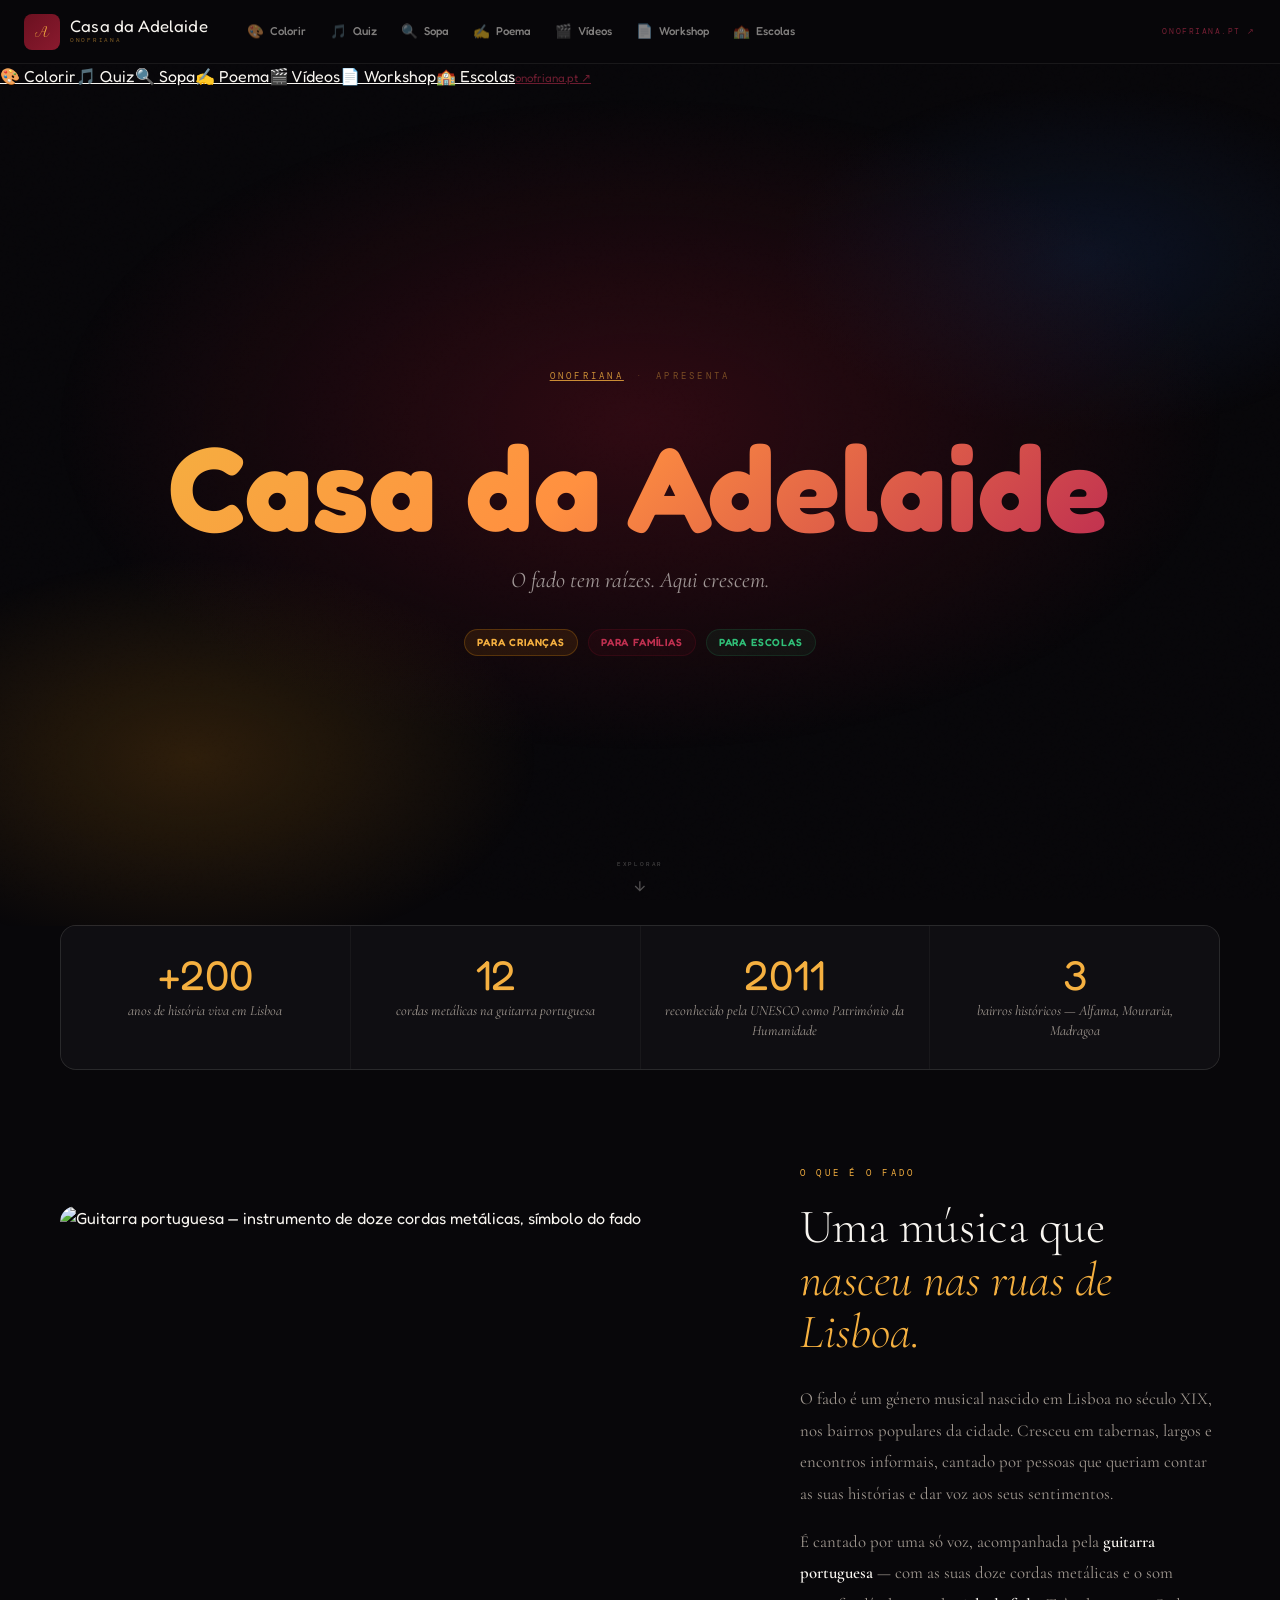
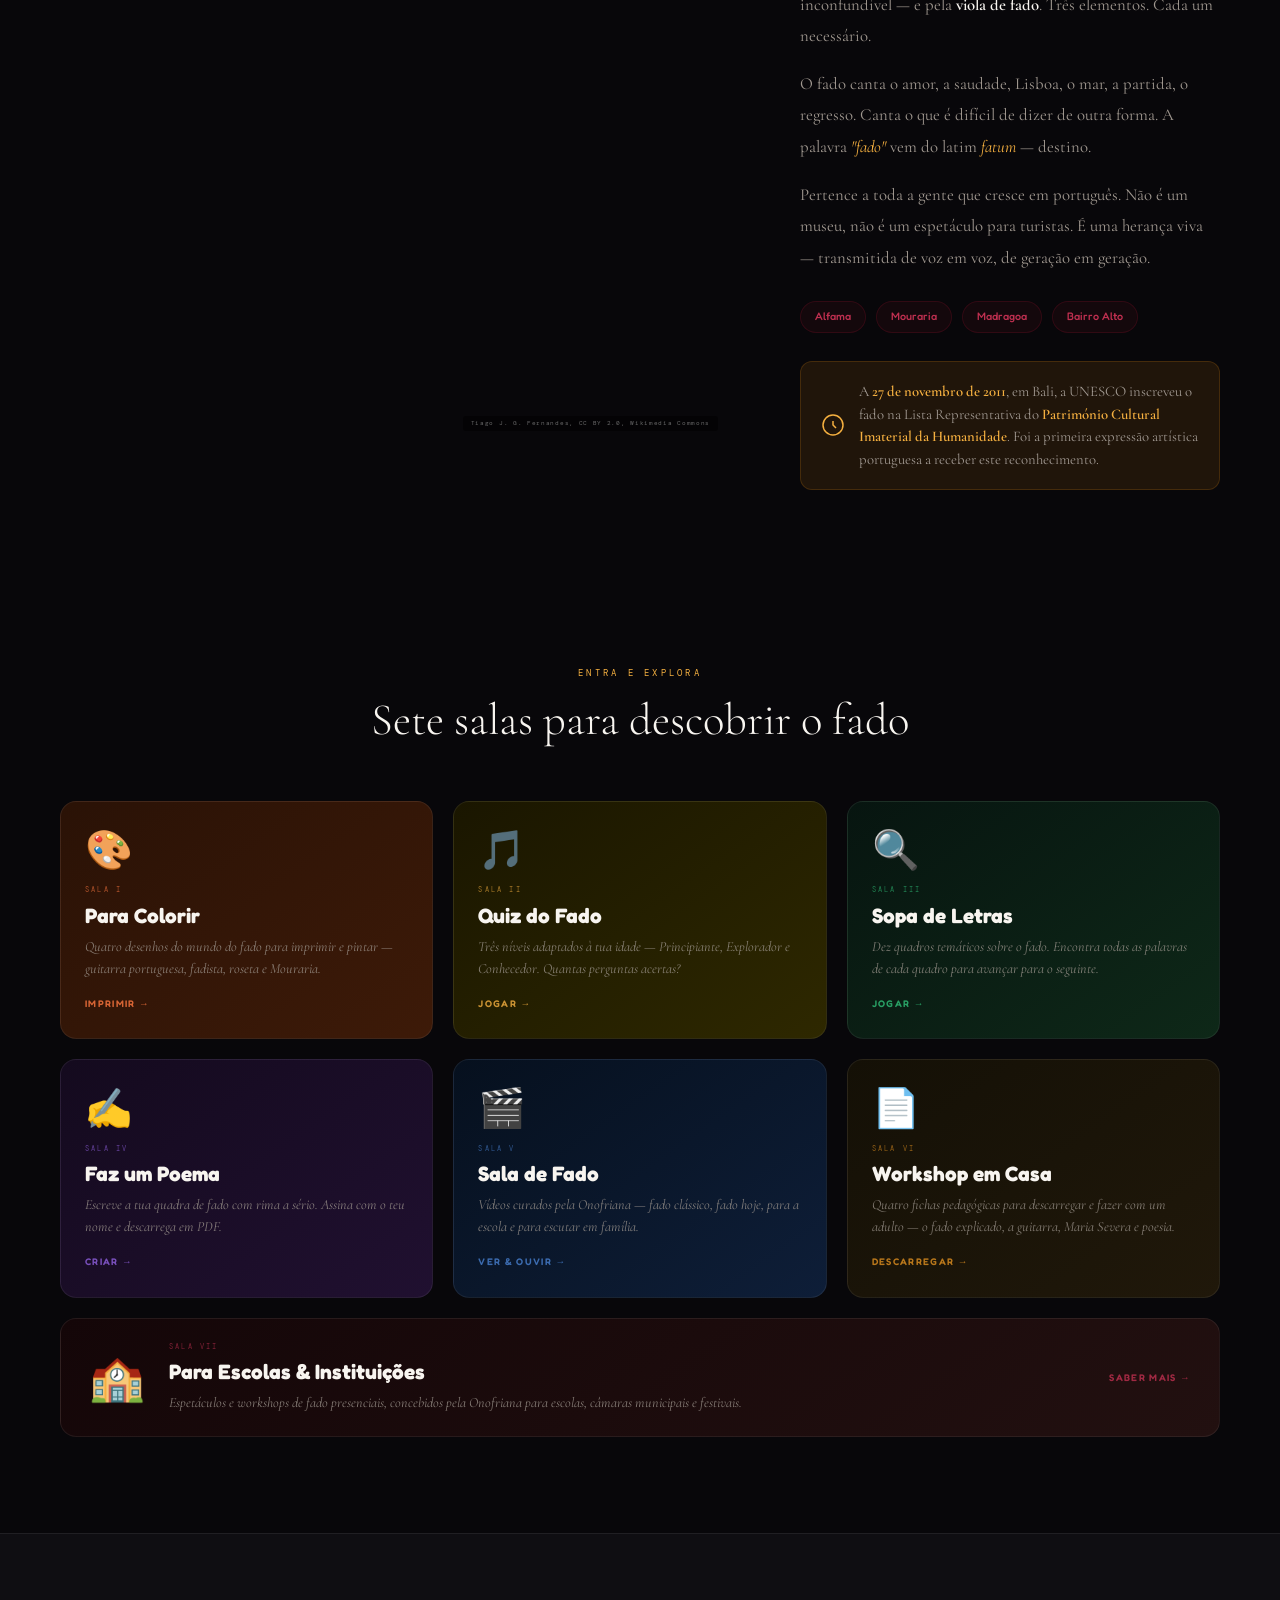
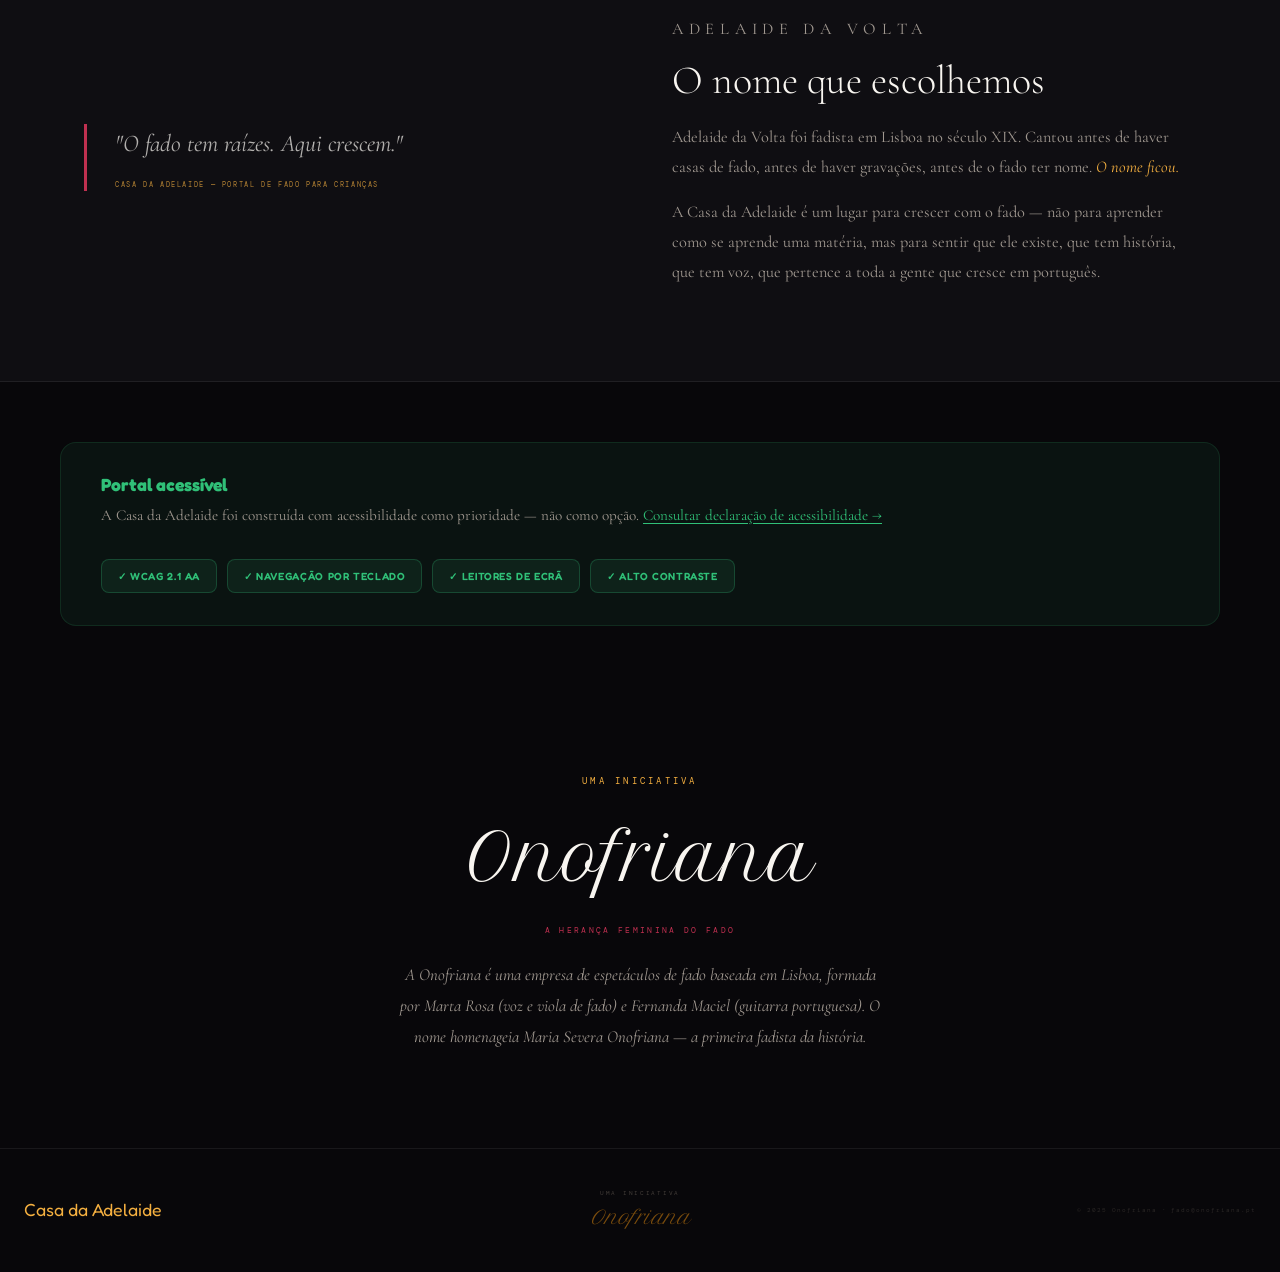
==== commit 6384fb22: "Add files via upload" ====
--- a/index.html
+++ b/index.html
@@ -1,321 +1,397 @@
 <!DOCTYPE html>
-<html lang="pt">
+<html lang="pt-PT">
 <head>
 <meta charset="UTF-8">
 <meta name="viewport" content="width=device-width, initial-scale=1.0">
-<title>Casa da Adelaide — O fado para crescer</title>
-<meta name="description" content="Casa da Adelaide — o portal de fado para crianças, apresentado pela Onofriana.">
+<title>Casa da Adelaide — O fado para crescer | Onofriana</title>
+<meta name="description" content="Portal de fado para crianças, famílias e escolas. Atividades, quiz, vídeos curados e fichas pedagógicas sobre o fado e a sua história. Uma iniciativa Onofriana.">
+<meta name="keywords" content="fado crianças, portal fado educativo, guitarra portuguesa crianças, Maria Severa, Mouraria, Alfama, UNESCO fado, Onofriana">
+<meta name="author" content="Onofriana">
+<meta name="robots" content="index, follow">
+<link rel="canonical" href="https://casadaadelaide.pt/">
+
+<!-- Open Graph -->
+<meta property="og:type" content="website">
+<meta property="og:url" content="https://casadaadelaide.pt/">
+<meta property="og:title" content="Casa da Adelaide — O fado para crescer">
+<meta property="og:description" content="Portal de fado para crianças e famílias. Quiz, sopa de letras, vídeos curados, fichas pedagógicas. Uma iniciativa Onofriana.">
+<meta property="og:image" content="https://casadaadelaide.pt/og-image.jpg">
+<meta property="og:locale" content="pt_PT">
+<meta property="og:site_name" content="Casa da Adelaide">
+
+<!-- Twitter Card -->
+<meta name="twitter:card" content="summary_large_image">
+<meta name="twitter:title" content="Casa da Adelaide — O fado para crescer">
+<meta name="twitter:description" content="Portal de fado para crianças e famílias. Uma iniciativa Onofriana.">
+
+<!-- Schema.org JSON-LD -->
+<script type="application/ld+json">
+{
+  "@context": "https://schema.org",
+  "@type": "WebSite",
+  "name": "Casa da Adelaide",
+  "alternateName": "Portal de Fado para Crianças",
+  "url": "https://casadaadelaide.pt",
+  "description": "Portal educativo de fado para crianças, famílias e escolas. Uma iniciativa Onofriana.",
+  "inLanguage": "pt-PT",
+  "publisher": {
+    "@type": "Organization",
+    "name": "Onofriana",
+    "url": "https://onofriana.pt",
+    "description": "Empresa de espetáculos de fado baseada em Lisboa",
+    "contactPoint": {
+      "@type": "ContactPoint",
+      "email": "fado@onofriana.pt",
+      "contactType": "customer service"
+    }
+  },
+  "educationalAlignment": {
+    "@type": "AlignmentObject",
+    "alignmentType": "educationalLevel",
+    "targetName": "1.º ao 3.º ciclo do ensino básico"
+  },
+  "audience": {
+    "@type": "EducationalAudience",
+    "educationalRole": "student",
+    "audienceType": "Crianças dos 6 aos 14 anos"
+  }
+}
+</script>
+
+<!-- Fontes -->
 <link rel="preconnect" href="https://fonts.googleapis.com">
-<link href="https://fonts.googleapis.com/css2?family=Cormorant+Garamond:ital,wght@0,300;0,400;0,600;1,300;1,400&family=Fredoka+One&family=Fredoka:wght@300;400;500;600&family=Petit+Formal+Script&display=swap" rel="stylesheet">
+<link rel="preconnect" href="https://fonts.gstatic.com" crossorigin>
+<link href="https://fonts.googleapis.com/css2?family=Cormorant+Garamond:ital,wght@0,300;0,400;0,600;1,300;1,400;1,600&family=Fredoka+One&family=Fredoka:wght@300;400;500;600&family=DM+Mono:wght@300;400&family=Petit+Formal+Script&display=swap" rel="stylesheet">
+
+<link rel="stylesheet" href="design-system.css">
 <link rel="stylesheet" href="nav.css">
+
 <style>
-* { margin:0; padding:0; box-sizing:border-box; }
-html { scroll-behavior:smooth; }
-body {
-  background: #0d0a0b;
-  color: var(--branco);
-  font-family: 'Cormorant Garamond', serif;
-  overflow-x: hidden;
-}
-
-/* grain */
-body::before {
-  content:''; position:fixed; inset:0;
-  background-image:url("data:image/svg+xml,%3Csvg viewBox='0 0 256 256' xmlns='http://www.w3.org/2000/svg'%3E%3Cfilter id='n'%3E%3CfeTurbulence type='fractalNoise' baseFrequency='0.9' numOctaves='4' stitchTiles='stitch'/%3E%3C/filter%3E%3Crect width='100%25' height='100%25' filter='url(%23n)' opacity='0.04'/%3E%3C/svg%3E");
-  pointer-events:none; z-index:0; opacity:.18;
-}
-
-/* HERO */
-#inicio {
-  min-height: calc(100vh - var(--nav-h));
-  display: flex;
-  flex-direction: column;
-  justify-content: center;
-  align-items: center;
-  text-align: center;
-  padding: 60px 24px 60px;
-  position: relative;
-  overflow: hidden;
-  z-index: 1;
-}
-
-/* Bolhas de cor no fundo */
-#inicio::before {
-  content:'';
-  position:absolute; inset:0;
-  background:
-    radial-gradient(ellipse 55% 45% at 15% 30%, rgba(107,16,32,0.45) 0%, transparent 70%),
-    radial-gradient(ellipse 40% 40% at 85% 20%, rgba(212,130,10,0.3) 0%, transparent 65%),
-    radial-gradient(ellipse 50% 50% at 50% 80%, rgba(45,107,74,0.25) 0%, transparent 70%),
-    radial-gradient(ellipse 35% 35% at 75% 70%, rgba(26,74,122,0.3) 0%, transparent 65%);
-  pointer-events:none;
-}
-
-.hero-apresentado {
-  font-family:'Cormorant Garamond',serif;
-  font-size:.6rem; letter-spacing:.35em; text-transform:uppercase;
-  color:var(--vinho-c); opacity:.9; margin-bottom:22px;
-  position:relative; z-index:1;
-}
-.hero-apresentado a { color:var(--vinho-c); text-decoration:none; border-bottom:1px solid rgba(168,56,74,.4); }
-
-.hero-de {
-  display:block;
-  font-family:'Petit Formal Script',cursive;
-  font-size:clamp(1rem,2.5vw,1.6rem);
-  color:var(--branco); opacity:.4; margin-bottom:6px;
-}
-.hero-title {
-  font-family:'Fredoka One',cursive;
-  font-size:clamp(3rem,10vw,7rem);
-  background: linear-gradient(135deg, var(--ambar-c) 0%, #ff8c42 40%, var(--vinho-c) 80%);
-  -webkit-background-clip:text; -webkit-text-fill-color:transparent;
-  background-clip:text;
-  letter-spacing:.02em; line-height:.95;
-  position:relative; z-index:1;
-  animation: hue-shift 8s ease-in-out infinite alternate;
-}
-@keyframes hue-shift {
-  0%   { filter: hue-rotate(0deg); }
-  100% { filter: hue-rotate(15deg); }
-}
-
-.hero-sub {
-  margin-top:24px;
-  font-family:'Cormorant Garamond',serif;
-  font-style:italic; font-size:clamp(1.05rem,2.5vw,1.4rem);
-  color:var(--branco); opacity:.65; max-width:420px; line-height:1.55;
-  position:relative; z-index:1;
-}
-
-.hero-publico {
-  margin-top:32px;
-  display:flex; gap:14px; flex-wrap:wrap; justify-content:center;
-  position:relative; z-index:1;
-}
-.hero-publico span {
-  font-family:'Fredoka',sans-serif;
-  font-size:.72rem; font-weight:500;
-  padding:6px 16px; border-radius:20px;
-  letter-spacing:.06em;
-}
-.hp-a { background:rgba(240,168,48,.15); color:var(--ambar-c); border:1px solid rgba(240,168,48,.3); }
-.hp-b { background:rgba(168,56,74,.15); color:#e08090; border:1px solid rgba(168,56,74,.3); }
-.hp-c { background:rgba(45,107,74,.2); color:#70d4a0; border:1px solid rgba(45,107,74,.35); }
-
-/* SALAS */
-#salas {
-  position:relative; z-index:1;
-  padding:60px 32px 80px;
-  max-width:1200px; margin:0 auto;
-}
-
-.salas-titulo {
-  font-family:'Cormorant Garamond',serif;
-  font-size:.58rem; letter-spacing:.35em; text-transform:uppercase;
-  color:var(--ambar); opacity:.55; text-align:center; margin-bottom:48px;
-}
-
-.salas-grid {
-  display:grid;
-  grid-template-columns:repeat(3,1fr);
-  gap:18px;
-}
-
-.sala-card {
-  position:relative;
-  border-radius:12px;
-  padding:28px 22px 24px;
-  text-decoration:none;
-  color:var(--branco);
-  overflow:hidden;
-  display:block;
-  transition:transform .3s, box-shadow .3s;
-  border:1px solid rgba(255,255,255,.06);
-}
-.sala-card:hover { transform:translateY(-4px); box-shadow:0 16px 40px rgba(0,0,0,.5); }
-
-/* Fundos coloridos por card */
-.card-colorir  { background:linear-gradient(135deg,#3d1a0a 0%,#5c2a1a 100%); }
-.card-quiz     { background:linear-gradient(135deg,#1a1a0a 0%,#3d3810 100%); }
-.card-sopa     { background:linear-gradient(135deg,#0a1a12 0%,#163626 100%); }
-.card-poema    { background:linear-gradient(135deg,#1a0a1a 0%,#361638 100%); }
-.card-sala     { background:linear-gradient(135deg,#0a0f1a 0%,#162040 100%); }
-.card-workshop { background:linear-gradient(135deg,#1a1208 0%,#3d2a10 100%); }
-.card-escola   { background:linear-gradient(135deg,#1a0a0f 0%,#3d1020 100%); }
-
-.sala-card::before {
-  content:'';
-  position:absolute; top:0; left:0; right:0; height:3px;
-  background:var(--acento, var(--ambar-c));
-  transform:scaleX(0); transform-origin:left;
-  transition:transform .3s;
-}
-.sala-card:hover::before { transform:scaleX(1); }
-
-.sala-icone { font-size:2.2rem; display:block; margin-bottom:14px; }
-.sala-num { font-size:.52rem; letter-spacing:.28em; text-transform:uppercase; opacity:.4; margin-bottom:8px; font-family:'Cormorant Garamond',serif; color:var(--acento, var(--ambar-c)); }
-.sala-nome { font-family:'Fredoka One',cursive; font-size:1.3rem; color:var(--branco); margin-bottom:8px; line-height:1.1; }
-.sala-desc { font-family:'Cormorant Garamond',serif; font-style:italic; font-size:.88rem; opacity:.5; line-height:1.5; }
-.sala-tag { display:inline-block; margin-top:14px; font-family:'Fredoka',sans-serif; font-size:.58rem; font-weight:600; letter-spacing:.14em; text-transform:uppercase; color:var(--acento, var(--ambar-c)); opacity:.8; }
-
-/* Card largo escolas */
-.sala-card.largo { grid-column:span 3; display:grid; grid-template-columns:auto 1fr auto; align-items:center; gap:20px; padding:22px 28px; }
-.sala-card.largo .sala-icone { font-size:2.8rem; margin:0; }
-.sala-card.largo .sala-tag { margin:0; }
-
-/* SOBRE */
-#sobre {
-  position:relative; z-index:1;
-  padding:60px 32px 70px;
-  max-width:820px; margin:0 auto;
-  text-align:center;
-  border-top:1px solid rgba(212,130,10,.1);
-}
-.sobre-titulo {
-  font-family:'Petit Formal Script',cursive;
-  font-size:clamp(1.6rem,4vw,2.5rem);
-  color:var(--ambar-c); opacity:.85; margin-bottom:32px;
-}
-.sobre-p {
-  font-family:'Cormorant Garamond',serif;
-  font-size:1.1rem; line-height:1.85; opacity:.62; margin-bottom:16px;
-}
-.sobre-p em { font-style:italic; color:var(--ambar-c); opacity:1; }
-.sobre-ono { margin-top:48px; padding-top:36px; border-top:1px solid rgba(107,16,32,.2); }
-.sobre-ono p { font-size:.58rem; letter-spacing:.3em; text-transform:uppercase; color:var(--vinho-c); opacity:.5; margin-bottom:10px; font-family:'Cormorant Garamond',serif; }
-.sobre-ono a { font-family:'Petit Formal Script',cursive; font-size:2rem; color:var(--branco); text-decoration:none; opacity:.5; transition:opacity .3s; }
-.sobre-ono a:hover { opacity:.9; }
-
-/* FOOTER */
-footer { position:relative; z-index:1; border-top:1px solid rgba(107,16,32,.2); padding:36px 32px; display:flex; justify-content:space-between; align-items:center; flex-wrap:wrap; gap:16px; }
-.f-logo { font-family:'Fredoka One',cursive; font-size:1.1rem; color:var(--ambar-c); text-decoration:none; }
-.f-tag { font-family:'Cormorant Garamond',serif; font-style:italic; font-size:.85rem; opacity:.25; }
-.f-ono { font-family:'Cormorant Garamond',serif; font-size:.58rem; letter-spacing:.2em; text-transform:uppercase; color:var(--vinho-c); opacity:.5; text-decoration:none; transition:opacity .3s; }
-.f-ono:hover { opacity:.9; }
-
-/* REVEAL */
-.reveal { opacity:0; transform:translateY(20px); transition:opacity .7s,transform .7s; }
-.reveal.visible { opacity:1; transform:translateY(0); }
-
-@media(max-width:900px) {
-  .salas-grid { grid-template-columns:1fr 1fr; }
-  .sala-card.largo { grid-column:span 2; grid-template-columns:auto 1fr; }
-  .sala-card.largo .sala-tag { display:none; }
-}
-@media(max-width:520px) {
-  .salas-grid { grid-template-columns:1fr; }
-  .sala-card.largo { grid-column:span 1; grid-template-columns:1fr; }
-  #salas { padding:40px 20px 60px; }
-  footer { flex-direction:column; text-align:center; padding:28px 20px; }
-}
+/* ── HERO ── */
+#hero{position:relative;min-height:calc(100vh - var(--nav-h));display:flex;flex-direction:column;justify-content:center;align-items:center;text-align:center;padding:60px 24px;overflow:hidden;z-index:1}
+#hero::before{content:'';position:absolute;inset:0;background:radial-gradient(ellipse 70% 60% at 50% 40%,rgba(107,16,32,.4) 0%,transparent 65%),radial-gradient(ellipse 45% 40% at 15% 80%,rgba(201,125,16,.2) 0%,transparent 60%),radial-gradient(ellipse 40% 35% at 85% 20%,rgba(26,56,112,.25) 0%,transparent 60%);pointer-events:none}
+
+/* Imagem de fundo hero */
+#hero::after{content:'';position:absolute;inset:0;background:url('https://upload.wikimedia.org/wikipedia/commons/thumb/a/a2/Alfama_neighbourhood_-_Lisbon_%2836830558461%29.jpg/1280px-Alfama_neighbourhood_-_Lisbon_%2836830558461%29.jpg') center/cover no-repeat;opacity:.08;pointer-events:none;z-index:-1}
+
+.hero-supra{position:relative;z-index:1;margin-bottom:20px}
+.hero-de{display:block;font-family:var(--font-script);font-size:clamp(1rem,2.5vw,1.5rem);color:var(--branco);opacity:.35;margin-bottom:4px}
+.hero-title{position:relative;z-index:1;font-family:var(--font-title);font-size:clamp(3.2rem,11vw,7.5rem);line-height:.9;letter-spacing:.01em;background:linear-gradient(135deg,var(--ambar-c) 0%,#ff9040 45%,var(--vinho-c) 100%);-webkit-background-clip:text;-webkit-text-fill-color:transparent;background-clip:text;animation:hue-drift 10s ease-in-out infinite alternate}
+@keyframes hue-drift{0%{filter:hue-rotate(0deg)}100%{filter:hue-rotate(12deg)}}
+.hero-tagline{position:relative;z-index:1;margin-top:22px;font-family:var(--font-display);font-style:italic;font-size:clamp(1.05rem,2.5vw,1.4rem);color:var(--branco);opacity:.6;max-width:440px;line-height:1.55}
+.hero-publico{position:relative;z-index:1;margin-top:32px;display:flex;gap:10px;flex-wrap:wrap;justify-content:center}
+.hero-scroll{position:absolute;bottom:32px;left:50%;transform:translateX(-50%);z-index:1;display:flex;flex-direction:column;align-items:center;gap:8px;opacity:.3;animation:bob 2s ease-in-out infinite}
+.hero-scroll span{font-family:var(--font-mono);font-size:.4rem;letter-spacing:.28em;text-transform:uppercase;color:var(--branco)}
+.hero-scroll svg{color:var(--branco)}
+@keyframes bob{0%,100%{transform:translateX(-50%) translateY(0)}50%{transform:translateX(-50%) translateY(6px)}}
+
+/* ── FADOS FACTOS ── */
+#factos{position:relative;z-index:1;padding:0 24px;margin-top:-1px}
+.factos-inner{max-width:var(--max-w);margin:0 auto;display:grid;grid-template-columns:repeat(4,1fr);gap:1px;background:var(--borda);border:1px solid var(--borda);border-radius:16px;overflow:hidden}
+.facto{background:var(--preto-2);padding:28px 20px;text-align:center;transition:background var(--t-mid)}
+.facto:hover{background:var(--preto-3)}
+.facto-num{font-family:var(--font-title);font-size:clamp(1.8rem,3.5vw,2.6rem);color:var(--ambar-c);line-height:1;margin-bottom:6px}
+.facto-desc{font-family:var(--font-display);font-style:italic;font-size:.88rem;color:var(--cinza-1);line-height:1.4}
+
+/* ── O QUE É O FADO ── */
+#fado{position:relative;z-index:1;padding:88px 24px}
+.fado-grid{max-width:var(--max-w);margin:0 auto;display:grid;grid-template-columns:1fr 420px;gap:72px;align-items:center}
+.fado-imagem{position:relative;border-radius:16px;overflow:hidden;aspect-ratio:4/5}
+.fado-imagem img{width:100%;height:100%;object-fit:cover;transition:transform .6s ease}
+.fado-imagem:hover img{transform:scale(1.03)}
+.fado-imagem-credito{position:absolute;bottom:10px;right:10px;font-family:var(--font-mono);font-size:.36rem;letter-spacing:.12em;color:rgba(255,255,255,.4);background:rgba(0,0,0,.5);padding:3px 8px;border-radius:3px}
+.fado-conteudo{}
+.fado-label{margin-bottom:20px}
+.fado-titulo{font-family:var(--font-display);font-weight:300;font-size:clamp(2rem,4vw,3rem);color:var(--branco);line-height:1.1;margin-bottom:24px}
+.fado-titulo em{font-style:italic;color:var(--ambar-c)}
+.fado-p{font-family:var(--font-display);font-size:1.05rem;line-height:1.88;color:var(--cinza-1);margin-bottom:16px}
+.fado-p strong{color:var(--branco);font-weight:600}
+.fado-p em{font-style:italic;color:var(--ambar-c)}
+.fado-p:last-of-type{margin-bottom:0}
+.fado-bairros{display:flex;gap:10px;flex-wrap:wrap;margin-top:28px}
+.bairro-tag{font-family:var(--font-body);font-size:.68rem;font-weight:500;padding:6px 14px;border-radius:20px;border:1px solid var(--borda-vinho);color:var(--vinho-c);background:var(--vinho-pale);transition:all var(--t-mid)}
+.bairro-tag:hover{background:rgba(107,16,32,.22);border-color:var(--vinho-c)}
+.fado-unescos{margin-top:28px;padding:18px 20px;background:var(--ambar-pale);border:1px solid var(--borda-ambar);border-radius:12px;display:flex;align-items:center;gap:14px}
+.fado-unescos svg{flex-shrink:0;color:var(--ambar-c)}
+.fado-unescos p{font-family:var(--font-display);font-size:.92rem;line-height:1.55;color:var(--cinza-1)}
+.fado-unescos strong{color:var(--ambar-c);font-weight:600}
+
+/* ── SALAS ── */
+#salas{position:relative;z-index:1;padding:80px 24px 96px}
+.salas-header{text-align:center;margin-bottom:56px}
+.salas-titulo{font-family:var(--font-display);font-weight:300;font-size:clamp(2rem,4vw,2.8rem);color:var(--branco);margin-top:12px}
+.salas-grid{max-width:var(--max-w);margin:0 auto;display:grid;grid-template-columns:repeat(3,1fr);gap:20px}
+.sala-card{display:block;text-decoration:none;color:var(--branco);border-radius:16px;padding:28px 24px 24px;position:relative;overflow:hidden;border:1px solid var(--borda);transition:transform .3s ease,box-shadow .3s ease,border-color .3s ease}
+.sala-card:hover{transform:translateY(-5px);box-shadow:0 20px 48px rgba(0,0,0,.5)}
+.sala-card::before{content:'';position:absolute;top:0;left:0;right:0;height:3px;background:var(--card-acento,var(--ambar-c));transform:scaleX(0);transform-origin:left;transition:transform .35s ease}
+.sala-card:hover::before,.sala-card:focus-visible::before{transform:scaleX(1)}
+.sc-colorir{background:linear-gradient(145deg,#2a1206,#3d1a08);--card-acento:#ff7840}
+.sc-quiz{background:linear-gradient(145deg,#1a1600,#2e2800);--card-acento:var(--ambar-c)}
+.sc-sopa{background:linear-gradient(145deg,#071510,#0e2818);--card-acento:var(--verde-c)}
+.sc-poema{background:linear-gradient(145deg,#140a1e,#201030);--card-acento:var(--roxo-c)}
+.sc-sala{background:linear-gradient(145deg,#06101e,#0e1e38);--card-acento:var(--azul-c)}
+.sc-workshop{background:linear-gradient(145deg,#141006,#20180a);--card-acento:var(--ambar-2)}
+.sc-escola{background:linear-gradient(145deg,#140608,#221010);--card-acento:var(--vinho-c)}
+.sala-card-icon{font-size:2.4rem;display:block;margin-bottom:16px;line-height:1}
+.sala-card-num{font-family:var(--font-mono);font-size:.46rem;letter-spacing:.3em;text-transform:uppercase;color:var(--card-acento,var(--ambar-c));opacity:.6;margin-bottom:8px}
+.sala-card-nome{font-family:var(--font-title);font-size:1.3rem;color:var(--branco);margin-bottom:8px;line-height:1.1}
+.sala-card-desc{font-family:var(--font-display);font-style:italic;font-size:.88rem;color:var(--cinza-1);line-height:1.55;opacity:.8}
+.sala-card-cta{display:inline-block;margin-top:16px;font-family:var(--font-body);font-size:.6rem;font-weight:600;letter-spacing:.14em;text-transform:uppercase;color:var(--card-acento,var(--ambar-c));opacity:.8}
+.sala-card.largo{grid-column:span 3;display:grid;grid-template-columns:auto 1fr auto;align-items:center;gap:24px;padding:22px 28px}
+.sala-card.largo .sala-card-icon{font-size:2.8rem;margin:0}
+.sala-card.largo .sala-card-cta{margin:0}
+
+/* ── SOBRE ADELAIDE ── */
+#adelaide{position:relative;z-index:1;padding:80px 24px;background:var(--preto-2);border-top:1px solid var(--borda);border-bottom:1px solid var(--borda)}
+.adelaide-grid{max-width:var(--max-w);margin:0 auto;display:grid;grid-template-columns:1fr 1fr;gap:64px;align-items:center}
+.adelaide-quote{padding-left:28px;border-left:3px solid var(--vinho-c)}
+.adelaide-quote blockquote{font-family:var(--font-display);font-style:italic;font-size:clamp(1.1rem,2.5vw,1.5rem);line-height:1.7;color:var(--branco);opacity:.7}
+.adelaide-quote cite{display:block;margin-top:14px;font-family:var(--font-mono);font-size:.46rem;letter-spacing:.22em;text-transform:uppercase;color:var(--ambar-c);opacity:.7;font-style:normal}
+.adelaide-texto .fado-label{margin-bottom:14px}
+.adelaide-texto h2{font-family:var(--font-display);font-weight:300;font-size:clamp(1.8rem,3.5vw,2.5rem);color:var(--branco);margin-bottom:20px}
+.adelaide-texto p{font-family:var(--font-display);font-size:1.02rem;line-height:1.85;color:var(--cinza-1);margin-bottom:14px}
+.adelaide-texto em{font-style:italic;color:var(--ambar-c)}
+
+/* ── ACESSIBILIDADE BADGE ── */
+#acesso{position:relative;z-index:1;padding:60px 24px}
+.acesso-inner{max-width:var(--max-w);margin:0 auto;display:flex;align-items:center;justify-content:space-between;gap:32px;padding:32px 40px;background:var(--verde-pale);border:1px solid rgba(30,96,64,.3);border-radius:16px;flex-wrap:wrap}
+.acesso-texto h3{font-family:var(--font-title);font-size:1.1rem;color:var(--verde-c);margin-bottom:8px}
+.acesso-texto p{font-family:var(--font-display);font-size:.95rem;color:var(--cinza-1);line-height:1.6}
+.acesso-badges{display:flex;gap:10px;flex-wrap:wrap}
+.acesso-badge{display:flex;align-items:center;gap:8px;padding:8px 16px;border-radius:8px;background:rgba(30,96,64,.2);border:1px solid rgba(48,192,120,.25);font-family:var(--font-body);font-size:.65rem;font-weight:600;letter-spacing:.06em;text-transform:uppercase;color:var(--verde-c)}
+
+/* ── ONOFRIANA ── */
+#onofriana{position:relative;z-index:1;padding:80px 24px 96px;text-align:center}
+.ono-inner{max-width:600px;margin:0 auto}
+.ono-label{margin-bottom:16px}
+.ono-nome{font-family:var(--font-script);font-size:clamp(2.5rem,6vw,4rem);color:var(--branco);opacity:.4;display:block;text-decoration:none;transition:opacity var(--t-mid);margin-bottom:16px}
+.ono-nome:hover{opacity:.85}
+.ono-tag{font-family:var(--font-mono);font-size:.52rem;letter-spacing:.28em;text-transform:uppercase;color:var(--vinho-c);opacity:.6}
+.ono-p{font-family:var(--font-display);font-style:italic;font-size:1.05rem;line-height:1.85;color:var(--cinza-1);margin-top:20px;max-width:480px;margin-left:auto;margin-right:auto}
+
+/* ── RESPONSIVO ── */
+@media(max-width:1000px){.fado-grid{grid-template-columns:1fr}.fado-imagem{display:none}.adelaide-grid{grid-template-columns:1fr;gap:36px}}
+@media(max-width:900px){.factos-inner{grid-template-columns:repeat(2,1fr)}.salas-grid{grid-template-columns:repeat(2,1fr)}.sala-card.largo{grid-column:span 2;grid-template-columns:auto 1fr}.sala-card.largo .sala-card-cta{display:none}.acesso-inner{flex-direction:column;align-items:flex-start}}
+@media(max-width:580px){.factos-inner{grid-template-columns:repeat(2,1fr)}.salas-grid{grid-template-columns:1fr}.sala-card.largo{grid-column:span 1;grid-template-columns:1fr}.hero-publico{gap:8px}#factos{padding:0 16px}#fado,#salas,#adelaide,#acesso,#onofriana{padding-left:16px;padding-right:16px}}
 </style>
 </head>
 <body>
 <script src="nav.js"></script>
 
-<main>
-<section id="inicio" aria-label="Início">
-  <p class="hero-apresentado"><a href="https://onofriana.pt" target="_blank" rel="noopener">Onofriana</a> apresenta</p>
-  <h1 class="hero-title"><span class="hero-de">a</span>Casa da Adelaide</h1>
-  <p class="hero-sub">O fado tem raízes. Aqui crescem.</p>
-  <div class="hero-publico">
-    <span class="hp-a">Para crianças</span>
-    <span class="hp-b">Para famílias</span>
-    <span class="hp-c">Para escolas</span>
+<main id="conteudo-principal">
+
+  <!-- HERO -->
+  <section id="hero" aria-labelledby="hero-titulo">
+    <p class="hero-supra">
+      <a href="https://onofriana.pt" target="_blank" rel="noopener" class="label" style="opacity:.8">Onofriana</a>
+      <span class="label" style="opacity:.3; margin:0 8px">·</span>
+      <span class="label" style="opacity:.4">apresenta</span>
+    </p>
+    <h1 id="hero-titulo" class="hero-title">
+      <span class="hero-de">a</span>Casa da Adelaide
+    </h1>
+    <p class="hero-tagline">O fado tem raízes. Aqui crescem.</p>
+    <div class="hero-publico" role="list" aria-label="Destinatários">
+      <span class="badge badge-ambar" role="listitem">Para crianças</span>
+      <span class="badge badge-vinho" role="listitem">Para famílias</span>
+      <span class="badge badge-verde" role="listitem">Para escolas</span>
+    </div>
+    <div class="hero-scroll" aria-hidden="true">
+      <span>Explorar</span>
+      <svg width="16" height="16" viewBox="0 0 24 24" fill="none" stroke="currentColor" stroke-width="2"><path d="M12 5v14M5 12l7 7 7-7"/></svg>
+    </div>
+  </section>
+
+  <!-- FACTOS RÁPIDOS -->
+  <section id="factos" aria-label="O fado em números">
+    <div class="factos-inner">
+      <div class="facto reveal">
+        <p class="facto-num">+200</p>
+        <p class="facto-desc">anos de história viva em Lisboa</p>
+      </div>
+      <div class="facto reveal">
+        <p class="facto-num">12</p>
+        <p class="facto-desc">cordas metálicas na guitarra portuguesa</p>
+      </div>
+      <div class="facto reveal">
+        <p class="facto-num">2011</p>
+        <p class="facto-desc">reconhecido pela UNESCO como Património da Humanidade</p>
+      </div>
+      <div class="facto reveal">
+        <p class="facto-num">3</p>
+        <p class="facto-desc">bairros históricos — Alfama, Mouraria, Madragoa</p>
+      </div>
+    </div>
+  </section>
+
+  <!-- O QUE É O FADO -->
+  <section id="fado" aria-labelledby="fado-titulo">
+    <div class="fado-grid">
+      <div class="fado-imagem reveal" aria-hidden="true">
+        <img
+          src="https://upload.wikimedia.org/wikipedia/commons/thumb/6/6e/Guitarra_portuguesa.jpg/640px-Guitarra_portuguesa.jpg"
+          alt="Guitarra portuguesa — instrumento de doze cordas metálicas, símbolo do fado"
+          width="640" height="853"
+          loading="lazy">
+        <span class="fado-imagem-credito">Tiago J. G. Fernandes, CC BY 2.0, Wikimedia Commons</span>
+      </div>
+      <div class="fado-conteudo">
+        <p class="fado-label label reveal">O que é o fado</p>
+        <h2 id="fado-titulo" class="fado-titulo reveal">Uma música que<br><em>nasceu nas ruas de Lisboa.</em></h2>
+        <p class="fado-p reveal">O fado é um género musical nascido em Lisboa no século XIX, nos bairros populares da cidade. Cresceu em tabernas, largos e encontros informais, cantado por pessoas que queriam contar as suas histórias e dar voz aos seus sentimentos.</p>
+        <p class="fado-p reveal">É cantado por uma só voz, acompanhada pela <strong>guitarra portuguesa</strong> — com as suas doze cordas metálicas e o som inconfundível — e pela <strong>viola de fado</strong>. Três elementos. Cada um necessário.</p>
+        <p class="fado-p reveal">O fado canta o amor, a saudade, Lisboa, o mar, a partida, o regresso. Canta o que é difícil de dizer de outra forma. A palavra <em>"fado"</em> vem do latim <em>fatum</em> — destino.</p>
+        <p class="fado-p reveal">Pertence a toda a gente que cresce em português. Não é um museu, não é um espetáculo para turistas. É uma herança viva — transmitida de voz em voz, de geração em geração.</p>
+        <div class="fado-bairros reveal" aria-label="Bairros históricos do fado">
+          <span class="bairro-tag">Alfama</span>
+          <span class="bairro-tag">Mouraria</span>
+          <span class="bairro-tag">Madragoa</span>
+          <span class="bairro-tag">Bairro Alto</span>
+        </div>
+        <div class="fado-unescos reveal" role="note" aria-label="Reconhecimento UNESCO">
+          <svg width="24" height="24" viewBox="0 0 24 24" fill="none" stroke="currentColor" stroke-width="1.5" aria-hidden="true"><circle cx="12" cy="12" r="10"/><path d="M12 8v4l3 3"/></svg>
+          <p>A <strong>27 de novembro de 2011</strong>, em Bali, a UNESCO inscreveu o fado na Lista Representativa do <strong>Património Cultural Imaterial da Humanidade</strong>. Foi a primeira expressão artística portuguesa a receber este reconhecimento.</p>
+        </div>
+      </div>
+    </div>
+  </section>
+
+  <!-- SALAS -->
+  <section id="salas" aria-labelledby="salas-titulo">
+    <div class="salas-header u-relative">
+      <p class="label reveal">Entra e explora</p>
+      <h2 id="salas-titulo" class="salas-titulo reveal">Sete salas para descobrir o fado</h2>
+    </div>
+    <div class="salas-grid">
+
+      <a href="colorir.html" class="sala-card sc-colorir reveal" aria-label="Para Colorir — desenhos SVG do mundo do fado para imprimir e pintar">
+        <span class="sala-card-icon" aria-hidden="true">🎨</span>
+        <p class="sala-card-num" aria-hidden="true">Sala I</p>
+        <h3 class="sala-card-nome">Para Colorir</h3>
+        <p class="sala-card-desc">Quatro desenhos do mundo do fado para imprimir e pintar — guitarra portuguesa, fadista, roseta e Mouraria.</p>
+        <span class="sala-card-cta" aria-hidden="true">Imprimir →</span>
+      </a>
+
+      <a href="quiz.html" class="sala-card sc-quiz reveal" aria-label="Quiz do Fado — três níveis de dificuldade adaptados à idade">
+        <span class="sala-card-icon" aria-hidden="true">🎵</span>
+        <p class="sala-card-num" aria-hidden="true">Sala II</p>
+        <h3 class="sala-card-nome">Quiz do Fado</h3>
+        <p class="sala-card-desc">Três níveis adaptados à tua idade — Principiante, Explorador e Conhecedor. Quantas perguntas acertas?</p>
+        <span class="sala-card-cta" aria-hidden="true">Jogar →</span>
+      </a>
+
+      <a href="sopa.html" class="sala-card sc-sopa reveal" aria-label="Sopa de Letras — dez quadros temáticos sobre o fado">
+        <span class="sala-card-icon" aria-hidden="true">🔍</span>
+        <p class="sala-card-num" aria-hidden="true">Sala III</p>
+        <h3 class="sala-card-nome">Sopa de Letras</h3>
+        <p class="sala-card-desc">Dez quadros temáticos sobre o fado. Encontra todas as palavras de cada quadro para avançar para o seguinte.</p>
+        <span class="sala-card-cta" aria-hidden="true">Jogar →</span>
+      </a>
+
+      <a href="poema.html" class="sala-card sc-poema reveal" aria-label="Faz um Poema — escreve a tua quadra de fado com rima obrigatória">
+        <span class="sala-card-icon" aria-hidden="true">✍️</span>
+        <p class="sala-card-num" aria-hidden="true">Sala IV</p>
+        <h3 class="sala-card-nome">Faz um Poema</h3>
+        <p class="sala-card-desc">Escreve a tua quadra de fado com rima a sério. Assina com o teu nome e descarrega em PDF.</p>
+        <span class="sala-card-cta" aria-hidden="true">Criar →</span>
+      </a>
+
+      <a href="sala.html" class="sala-card sc-sala reveal" aria-label="Sala de Fado — vídeos curados pela Onofriana para ouvir e sentir o fado">
+        <span class="sala-card-icon" aria-hidden="true">🎬</span>
+        <p class="sala-card-num" aria-hidden="true">Sala V</p>
+        <h3 class="sala-card-nome">Sala de Fado</h3>
+        <p class="sala-card-desc">Vídeos curados pela Onofriana — fado clássico, fado hoje, para a escola e para escutar em família.</p>
+        <span class="sala-card-cta" aria-hidden="true">Ver &amp; Ouvir →</span>
+      </a>
+
+      <a href="workshop.html" class="sala-card sc-workshop reveal" aria-label="Workshop em Casa — fichas pedagógicas para descarregar e fazer com um adulto">
+        <span class="sala-card-icon" aria-hidden="true">📄</span>
+        <p class="sala-card-num" aria-hidden="true">Sala VI</p>
+        <h3 class="sala-card-nome">Workshop em Casa</h3>
+        <p class="sala-card-desc">Quatro fichas pedagógicas para descarregar e fazer com um adulto — o fado explicado, a guitarra, Maria Severa e poesia.</p>
+        <span class="sala-card-cta" aria-hidden="true">Descarregar →</span>
+      </a>
+
+      <a href="escola.html" class="sala-card sc-escola largo reveal" aria-label="Para Escolas e Instituições — espetáculos e workshops de fado presenciais pela Onofriana">
+        <span class="sala-card-icon" aria-hidden="true">🏫</span>
+        <div>
+          <p class="sala-card-num" aria-hidden="true">Sala VII</p>
+          <h3 class="sala-card-nome">Para Escolas &amp; Instituições</h3>
+          <p class="sala-card-desc">Espetáculos e workshops de fado presenciais, concebidos pela Onofriana para escolas, câmaras municipais e festivais.</p>
+        </div>
+        <span class="sala-card-cta" aria-hidden="true">Saber mais →</span>
+      </a>
+
+    </div>
+  </section>
+
+  <!-- ADELAIDE -->
+  <section id="adelaide" aria-labelledby="adelaide-titulo">
+    <div class="adelaide-grid u-container">
+      <div class="adelaide-quote reveal">
+        <blockquote>
+          "O fado tem raízes. Aqui crescem."
+        </blockquote>
+        <cite>Casa da Adelaide — portal de fado para crianças</cite>
+      </div>
+      <div class="adelaide-texto">
+        <p class="fado-label label reveal">Adelaide da Volta</p>
+        <h2 id="adelaide-titulo" class="reveal">O nome que escolhemos</h2>
+        <p class="reveal">Adelaide da Volta foi fadista em Lisboa no século XIX. Cantou antes de haver casas de fado, antes de haver gravações, antes de o fado ter nome. <em>O nome ficou.</em></p>
+        <p class="reveal">A Casa da Adelaide é um lugar para crescer com o fado — não para aprender como se aprende uma matéria, mas para sentir que ele existe, que tem história, que tem voz, que pertence a toda a gente que cresce em português.</p>
+      </div>
+    </div>
+  </section>
+
+  <!-- ACESSIBILIDADE -->
+  <section id="acesso" aria-label="Acessibilidade do portal">
+    <div class="acesso-inner reveal">
+      <div class="acesso-texto">
+        <h3>Portal acessível</h3>
+        <p>A Casa da Adelaide foi construída com acessibilidade como prioridade — não como opção. <a href="acessibilidade.html" style="color:var(--verde-c);text-underline-offset:3px">Consultar declaração de acessibilidade →</a></p>
+      </div>
+      <div class="acesso-badges" role="list" aria-label="Certificações de acessibilidade">
+        <div class="acesso-badge" role="listitem">✓ WCAG 2.1 AA</div>
+        <div class="acesso-badge" role="listitem">✓ Navegação por teclado</div>
+        <div class="acesso-badge" role="listitem">✓ Leitores de ecrã</div>
+        <div class="acesso-badge" role="listitem">✓ Alto contraste</div>
+      </div>
+    </div>
+  </section>
+
+  <!-- ONOFRIANA -->
+  <section id="onofriana" aria-label="Sobre a Onofriana">
+    <div class="ono-inner u-center">
+      <p class="ono-label label reveal">Uma iniciativa</p>
+      <a href="https://onofriana.pt" class="ono-nome reveal" target="_blank" rel="noopener" aria-label="Visitar onofriana.pt">Onofriana</a>
+      <p class="ono-tag reveal">A herança feminina do fado</p>
+      <p class="ono-p reveal">A Onofriana é uma empresa de espetáculos de fado baseada em Lisboa, formada por Marta Rosa (voz e viola de fado) e Fernanda Maciel (guitarra portuguesa). O nome homenageia Maria Severa Onofriana — a primeira fadista da história.</p>
+    </div>
+  </section>
+
+</main>
+
+<footer class="site-footer" role="contentinfo">
+  <a href="index.html" class="site-footer__logo">Casa da Adelaide</a>
+  <div class="site-footer__centre">
+    <span class="site-footer__centre-label">Uma iniciativa</span>
+    <a href="https://onofriana.pt" class="site-footer__centre-nome" target="_blank" rel="noopener">Onofriana</a>
   </div>
-</section>
-
-<section id="salas" aria-label="O que há na Casa da Adelaide">
-  <p class="salas-titulo">Entra e explora</p>
-  <div class="salas-grid">
-
-    <a href="colorir.html" class="sala-card card-colorir reveal" style="--acento:#ff8c60;">
-      <span class="sala-icone">🎨</span>
-      <p class="sala-num">I</p>
-      <h2 class="sala-nome">Para Colorir</h2>
-      <p class="sala-desc">Desenhos do mundo do fado para imprimir e pintar.</p>
-      <span class="sala-tag">Imprimir</span>
-    </a>
-
-    <a href="quiz.html" class="sala-card card-quiz reveal" style="--acento:var(--ambar-c);">
-      <span class="sala-icone">🎵</span>
-      <p class="sala-num">II</p>
-      <h2 class="sala-nome">Quiz do Fado</h2>
-      <p class="sala-desc">Vários quizzes adaptados à tua idade. Quantas sabes?</p>
-      <span class="sala-tag">Jogar</span>
-    </a>
-
-    <a href="sopa.html" class="sala-card card-sopa reveal" style="--acento:#60d4a0;">
-      <span class="sala-icone">🔍</span>
-      <p class="sala-num">III</p>
-      <h2 class="sala-nome">Sopa de Letras</h2>
-      <p class="sala-desc">10 quadros diferentes. Encontra todas as palavras para avançar.</p>
-      <span class="sala-tag">Jogar</span>
-    </a>
-
-    <a href="poema.html" class="sala-card card-poema reveal" style="--acento:#c080e0;">
-      <span class="sala-icone">✍️</span>
-      <p class="sala-num">IV</p>
-      <h2 class="sala-nome">Faz um Poema</h2>
-      <p class="sala-desc">Escreve a tua quadra com rimas a sério. Assina e imprime.</p>
-      <span class="sala-tag">Criar</span>
-    </a>
-
-    <a href="sala.html" class="sala-card card-sala reveal" style="--acento:#6090e0;">
-      <span class="sala-icone">🎬</span>
-      <p class="sala-num">V</p>
-      <h2 class="sala-nome">Sala de Fado</h2>
-      <p class="sala-desc">Vídeos curados pela Onofriana para ouvir e sentir o fado.</p>
-      <span class="sala-tag">Ver &amp; Ouvir</span>
-    </a>
-
-    <a href="workshop.html" class="sala-card card-workshop reveal" style="--acento:var(--ambar);">
-      <span class="sala-icone">📄</span>
-      <p class="sala-num">VI</p>
-      <h2 class="sala-nome">Workshop em Casa</h2>
-      <p class="sala-desc">Fichas para descarregar e fazer com um adulto.</p>
-      <span class="sala-tag">Descarregar</span>
-    </a>
-
-    <a href="escola.html" class="sala-card card-escola largo reveal" style="--acento:var(--vinho-c);">
-      <span class="sala-icone">🏫</span>
-      <div>
-        <p class="sala-num">VII</p>
-        <h2 class="sala-nome">Para Escolas &amp; Instituições</h2>
-        <p class="sala-desc">Espetáculos e workshops de fado presenciais, pela Onofriana.</p>
-      </div>
-      <span class="sala-tag">Saber mais →</span>
-    </a>
-
-  </div>
-</section>
-
-<section id="sobre" aria-label="Sobre a Casa da Adelaide">
-  <h2 class="sobre-titulo reveal">O que é a Casa da Adelaide</h2>
-  <p class="sobre-p reveal">A Casa da Adelaide é um lugar para crescer com o fado. Não para aprender o fado como se aprende uma matéria — mas para sentir que ele existe, que tem história, que tem voz, que pertence a toda a gente.</p>
-  <p class="sobre-p reveal">Adelaide da Volta foi fadista no século XIX. Cantou antes de haver casas de fado, antes de haver gravações. <em>O nome ficou.</em></p>
-  <p class="sobre-p reveal">Aqui, o fado apresenta-se às crianças como o que sempre foi: uma herança viva.</p>
-  <div class="sobre-ono reveal">
-    <p>Uma iniciativa</p>
-    <a href="https://onofriana.pt" target="_blank" rel="noopener">Onofriana</a>
-  </div>
-</section>
-</main>
-
-<footer>
-  <a href="index.html" class="f-logo">Casa da Adelaide</a>
-  <span class="f-tag">O fado tem raízes. Aqui crescem.</span>
-  <a href="https://onofriana.pt" class="f-ono" target="_blank" rel="noopener">Uma iniciativa Onofriana →</a>
+  <span class="site-footer__copy">© 2025 Onofriana · fado@onofriana.pt</span>
 </footer>
 
 <script>
 (function(){
   var els=document.querySelectorAll('.reveal');
   var obs=new IntersectionObserver(function(entries){
-    entries.forEach(function(e,i){if(e.isIntersecting){setTimeout(function(){e.target.classList.add('visible');},i*70);obs.unobserve(e.target);}});
-  },{threshold:.08});
-  els.forEach(function(el){obs.observe(el);});
+    entries.forEach(function(e,i){
+      if(e.isIntersecting){
+        setTimeout(function(){e.target.classList.add('visible')},i*60);
+        obs.unobserve(e.target);
+      }
+    });
+  },{threshold:.07});
+  els.forEach(function(el){obs.observe(el)});
 })();
 </script>
 </body>
--- a/design-system.css
+++ b/design-system.css
@@ -0,0 +1,104 @@
+/* ============================================================
+   CASA DA ADELAIDE — Design System v3
+   Onofriana · 2025
+   ============================================================ */
+
+:root {
+  --preto:       #08070a;
+  --preto-2:     #0f0e12;
+  --preto-3:     #161420;
+  --preto-4:     #1e1c28;
+  --vinho:       #6b1020;
+  --vinho-2:     #8a1a2e;
+  --vinho-c:     #c03050;
+  --vinho-pale:  rgba(107,16,32,.12);
+  --ambar:       #c97d10;
+  --ambar-2:     #e09020;
+  --ambar-c:     #f5b040;
+  --ambar-pale:  rgba(201,125,16,.12);
+  --terra:       #b84020;
+  --terra-c:     #e06040;
+  --verde:       #1e6040;
+  --verde-c:     #30c078;
+  --verde-pale:  rgba(30,96,64,.15);
+  --azul:        #1a3870;
+  --azul-c:      #4880d0;
+  --azul-pale:   rgba(26,56,112,.15);
+  --roxo:        #4a2080;
+  --roxo-c:      #9060e0;
+  --roxo-pale:   rgba(74,32,128,.15);
+  --branco:      #f8f5f0;
+  --branco-2:    #ece8e0;
+  --cinza-1:     #a09890;
+  --cinza-2:     #605850;
+  --borda:       rgba(255,255,255,.07);
+  --borda-ambar: rgba(201,125,16,.22);
+  --borda-vinho: rgba(107,16,32,.35);
+  --font-display:'Cormorant Garamond', Georgia, serif;
+  --font-title:  'Fredoka One', sans-serif;
+  --font-body:   'Fredoka', sans-serif;
+  --font-mono:   'DM Mono', monospace;
+  --font-script: 'Petit Formal Script', cursive;
+  --nav-h:       64px;
+  --r-sm:        8px;
+  --r-md:        14px;
+  --r-lg:        20px;
+  --shadow-md:   0 8px 24px rgba(0,0,0,.4);
+  --shadow-lg:   0 20px 56px rgba(0,0,0,.5);
+  --t-mid:       .28s ease;
+  --max-w:       1160px;
+}
+
+*,*::before,*::after{margin:0;padding:0;box-sizing:border-box}
+html{scroll-behavior:smooth;font-size:16px;-webkit-text-size-adjust:100%}
+body{background:var(--preto);color:var(--branco);font-family:var(--font-body);font-weight:400;line-height:1.6;overflow-x:hidden;min-height:100vh;padding-top:var(--nav-h)}
+body::before{content:'';position:fixed;inset:0;z-index:0;pointer-events:none;background-image:url("data:image/svg+xml,%3Csvg viewBox='0 0 300 300' xmlns='http://www.w3.org/2000/svg'%3E%3Cfilter id='n'%3E%3CfeTurbulence type='fractalNoise' baseFrequency='0.85' numOctaves='4' stitchTiles='stitch'/%3E%3C/filter%3E%3Crect width='100%25' height='100%25' filter='url(%23n)' opacity='0.04'/%3E%3C/svg%3E");opacity:.16}
+h1,h2,h3,h4{line-height:1.1}
+p{line-height:1.75}
+a{color:inherit}
+img{display:block;max-width:100%}
+button{font-family:inherit;cursor:pointer}
+input,textarea{font-family:inherit}
+ul,ol{list-style:none}
+
+.u-sr-only{position:absolute;width:1px;height:1px;padding:0;margin:-1px;overflow:hidden;clip:rect(0,0,0,0);white-space:nowrap;border:0}
+.u-container{max-width:var(--max-w);margin:0 auto;padding:0 24px}
+.u-container--narrow{max-width:760px;margin:0 auto;padding:0 24px}
+.u-relative{position:relative;z-index:1}
+
+.reveal{opacity:0;transform:translateY(24px);transition:opacity .7s ease,transform .7s ease}
+.reveal.visible{opacity:1;transform:translateY(0)}
+
+.label{display:inline-block;font-family:var(--font-mono);font-size:.58rem;font-weight:400;letter-spacing:.35em;text-transform:uppercase;color:var(--ambar-c);opacity:.75}
+
+.btn{display:inline-flex;align-items:center;justify-content:center;gap:8px;font-family:var(--font-body);font-size:.8rem;font-weight:600;letter-spacing:.08em;text-transform:uppercase;text-decoration:none;border:none;cursor:pointer;padding:12px 28px;border-radius:var(--r-sm);transition:all var(--t-mid)}
+.btn-primary{background:var(--ambar-c);color:var(--preto)}
+.btn-primary:hover{background:var(--ambar-2);transform:translateY(-2px);box-shadow:var(--shadow-md)}
+.btn-secondary{background:transparent;color:var(--branco);border:1px solid var(--borda)}
+.btn-secondary:hover{border-color:var(--ambar-c);color:var(--ambar-c)}
+.btn-vinho{background:var(--vinho-c);color:var(--branco)}
+.btn-vinho:hover{background:var(--vinho-2);transform:translateY(-2px)}
+.btn:disabled{opacity:.38;cursor:not-allowed;transform:none!important}
+
+.badge{display:inline-flex;align-items:center;gap:6px;font-family:var(--font-body);font-size:.65rem;font-weight:600;letter-spacing:.08em;text-transform:uppercase;padding:4px 12px;border-radius:20px}
+.badge-ambar{background:var(--ambar-pale);color:var(--ambar-c);border:1px solid rgba(201,125,16,.3)}
+.badge-vinho{background:var(--vinho-pale);color:var(--vinho-c);border:1px solid rgba(107,16,32,.3)}
+.badge-verde{background:var(--verde-pale);color:var(--verde-c);border:1px solid rgba(30,96,64,.3)}
+.badge-azul{background:var(--azul-pale);color:var(--azul-c);border:1px solid rgba(26,56,112,.3)}
+.badge-roxo{background:var(--roxo-pale);color:var(--roxo-c);border:1px solid rgba(74,32,128,.3)}
+
+.skip-link{position:absolute;top:-100%;left:0;background:var(--ambar-c);color:var(--preto);padding:12px 24px;font-weight:700;z-index:9999;text-decoration:none;border-radius:0 0 var(--r-sm) 0;transition:top .2s}
+.skip-link:focus{top:0}
+
+:focus-visible{outline:2px solid var(--ambar-c);outline-offset:3px;border-radius:3px}
+
+.site-footer{position:relative;z-index:1;border-top:1px solid var(--borda);padding:40px 24px;display:grid;grid-template-columns:1fr auto 1fr;align-items:center;gap:20px}
+.site-footer__logo{font-family:var(--font-title);font-size:1.1rem;color:var(--ambar-c);text-decoration:none}
+.site-footer__centre{display:flex;flex-direction:column;align-items:center;gap:4px}
+.site-footer__centre-label{font-family:var(--font-mono);font-size:.38rem;letter-spacing:.28em;text-transform:uppercase;color:var(--cinza-2);opacity:.7}
+.site-footer__centre-nome{font-family:var(--font-script);font-style:italic;font-size:1.15rem;color:var(--ambar);opacity:.6;text-decoration:none;transition:opacity var(--t-mid)}
+.site-footer__centre-nome:hover{opacity:1}
+.site-footer__copy{font-family:var(--font-mono);font-size:.38rem;letter-spacing:.16em;color:var(--cinza-2);opacity:.4;text-align:right}
+
+@media(max-width:768px){:root{--nav-h:60px}.site-footer{grid-template-columns:1fr;text-align:center}.site-footer__copy{text-align:center}}
+@media(max-width:480px){.u-container,.u-container--narrow{padding:0 16px}}
--- a/nav.css
+++ b/nav.css
@@ -1,161 +1,26 @@
-/* nav.css — Casa da Adelaide · navegação partilhada */
-:root {
-  --nav-h: 60px;
-  --preto:    #080507;
-  --vinho:    #6b1020;
-  --vinho-c:  #a8384a;
-  --ambar:    #d4820a;
-  --ambar-c:  #f0a830;
-  --terracota:#c24e2a;
-  --verde:    #2d6b4a;
-  --azul:     #1a4a7a;
-  --branco:   #faf7f3;
-  --creme:    #f5f0e8;
-}
-
-#nav-global {
-  position: fixed;
-  top: 0; left: 0; right: 0;
-  z-index: 200;
-  height: var(--nav-h);
-  background: rgba(8,5,7,0.97);
-  backdrop-filter: blur(14px);
-  border-bottom: 2px solid var(--vinho);
-  display: flex;
-  align-items: center;
-  padding: 0 24px;
-  gap: 0;
-}
-
-.nav-logo {
-  text-decoration: none;
-  display: flex;
-  align-items: baseline;
-  gap: 10px;
-  flex-shrink: 0;
-  margin-right: 24px;
-}
-.nav-logo-main {
-  font-family: 'Fredoka One', cursive;
-  font-size: 1.25rem;
-  color: var(--ambar-c);
-  letter-spacing: 0.02em;
-  line-height: 1;
-}
-.nav-logo-sub {
-  font-size: 0.52rem;
-  letter-spacing: 0.22em;
-  text-transform: uppercase;
-  color: var(--branco);
-  opacity: 0.35;
-  font-family: 'Cormorant Garamond', serif;
-}
-
-.nav-links {
-  display: flex;
-  list-style: none;
-  gap: 2px;
-  flex: 1;
-  overflow: hidden;
-}
-.nav-links a {
-  font-family: 'Fredoka', sans-serif;
-  font-size: 0.72rem;
-  font-weight: 500;
-  color: var(--branco);
-  text-decoration: none;
-  opacity: 0.55;
-  padding: 6px 10px;
-  border-radius: 4px;
-  transition: opacity 0.2s, background 0.2s, color 0.2s;
-  white-space: nowrap;
-}
-.nav-links a:hover { opacity: 1; background: rgba(255,255,255,0.07); }
-.nav-links a.nav-active {
-  opacity: 1;
-  color: var(--ambar-c);
-  background: rgba(240,168,48,0.12);
-}
-
-.nav-ono {
-  font-size: 0.52rem;
-  letter-spacing: 0.2em;
-  text-transform: uppercase;
-  color: var(--vinho-c);
-  text-decoration: none;
-  opacity: 0.6;
-  transition: opacity 0.2s;
-  flex-shrink: 0;
-  margin-left: 16px;
-  font-family: 'Cormorant Garamond', serif;
-  white-space: nowrap;
-}
-.nav-ono:hover { opacity: 1; }
-
-/* BURGER — mobile */
-.nav-burger {
-  display: none;
-  flex-direction: column;
-  gap: 5px;
-  background: none;
-  border: none;
-  cursor: pointer;
-  padding: 6px;
-  margin-left: auto;
-}
-.nav-burger span {
-  display: block;
-  width: 22px;
-  height: 2px;
-  background: var(--branco);
-  opacity: 0.7;
-  transition: transform 0.3s, opacity 0.3s;
-}
-.nav-burger[aria-expanded="true"] span:nth-child(1) { transform: translateY(7px) rotate(45deg); }
-.nav-burger[aria-expanded="true"] span:nth-child(2) { opacity: 0; }
-.nav-burger[aria-expanded="true"] span:nth-child(3) { transform: translateY(-7px) rotate(-45deg); }
-
-/* DRAWER mobile */
-.nav-drawer {
-  display: none;
-  position: fixed;
-  top: var(--nav-h);
-  left: 0; right: 0;
-  background: rgba(8,5,7,0.99);
-  border-bottom: 2px solid var(--vinho);
-  z-index: 199;
-  flex-direction: column;
-  padding: 12px 16px 20px;
-  gap: 4px;
-  transform: translateY(-8px);
-  opacity: 0;
-  transition: transform 0.25s, opacity 0.25s;
-  pointer-events: none;
-}
-.nav-drawer.open {
-  display: flex;
-  transform: translateY(0);
-  opacity: 1;
-  pointer-events: all;
-}
-.nav-drawer a {
-  font-family: 'Fredoka', sans-serif;
-  font-size: 1rem;
-  font-weight: 500;
-  color: var(--branco);
-  text-decoration: none;
-  opacity: 0.65;
-  padding: 10px 12px;
-  border-radius: 4px;
-  transition: opacity 0.2s, background 0.2s;
-}
-.nav-drawer a:hover { opacity: 1; background: rgba(255,255,255,0.06); }
-.nav-drawer a.drawer-active { opacity: 1; color: var(--ambar-c); }
-.drawer-ono { border-top: 1px solid rgba(255,255,255,0.08) !important; margin-top: 8px !important; padding-top: 14px !important; font-size: 0.75rem !important; color: var(--vinho-c) !important; opacity: 0.6 !important; }
-
-body { padding-top: var(--nav-h); }
-
-@media (max-width: 860px) {
-  .nav-links, .nav-ono { display: none; }
-  .nav-burger { display: flex; }
-}
+/* nav.css — Navegação global Casa da Adelaide v3 */
+#nav-global{position:fixed;top:0;left:0;right:0;z-index:500;height:var(--nav-h);background:rgba(8,7,10,.97);backdrop-filter:blur(20px);-webkit-backdrop-filter:blur(20px);border-bottom:1px solid var(--borda);display:flex;align-items:center;padding:0 24px;gap:0}
+.nav-logo{text-decoration:none;display:flex;align-items:center;gap:10px;flex-shrink:0;margin-right:28px}
+.nav-logo-icon{width:36px;height:36px;border-radius:8px;background:linear-gradient(135deg,var(--vinho),var(--vinho-2));display:flex;align-items:center;justify-content:center;font-family:var(--font-script);font-size:.85rem;color:var(--ambar-c);flex-shrink:0}
+.nav-logo-text{display:flex;flex-direction:column;gap:1px}
+.nav-logo-main{font-family:var(--font-title);font-size:1.05rem;color:var(--branco);letter-spacing:.01em;line-height:1}
+.nav-logo-sub{font-family:var(--font-mono);font-size:.38rem;letter-spacing:.28em;text-transform:uppercase;color:var(--ambar-c);opacity:.55}
+.nav-links{display:flex;list-style:none;gap:2px;flex:1;overflow:hidden}
+.nav-links a{font-family:var(--font-body);font-size:.72rem;font-weight:500;color:var(--branco);text-decoration:none;opacity:.5;padding:7px 11px;border-radius:6px;transition:opacity var(--t-mid),background var(--t-mid),color var(--t-mid);white-space:nowrap;display:flex;align-items:center;gap:6px}
+.nav-links a:hover{opacity:1;background:rgba(255,255,255,.06)}
+.nav-links a.nav-active{opacity:1;color:var(--ambar-c);background:var(--ambar-pale)}
+.nav-links a .nav-emoji{font-size:.85rem}
+.nav-ono{font-family:var(--font-mono);font-size:.48rem;letter-spacing:.2em;text-transform:uppercase;color:var(--vinho-c);text-decoration:none;opacity:.6;transition:opacity var(--t-mid);flex-shrink:0;margin-left:16px;white-space:nowrap}
+.nav-ono:hover{opacity:1}
+.nav-burger{display:none;flex-direction:column;gap:5px;background:none;border:none;cursor:pointer;padding:6px;margin-left:auto;border-radius:6px}
+.nav-burger span{display:block;width:22px;height:2px;background:var(--branco);opacity:.7;transition:transform .3s,opacity .3s;border-radius:2px}
+.nav-burger[aria-expanded="true"] span:nth-child(1){transform:translateY(7px) rotate(45deg)}
+.nav-burger[aria-expanded="true"] span:nth-child(2){opacity:0}
+.nav-burger[aria-expanded="true"] span:nth-child(3){transform:translateY(-7px) rotate(-45deg)}
+.nav-drawer{display:none;position:fixed;top:var(--nav-h);left:0;right:0;background:rgba(8,7,10,.99);border-bottom:2px solid var(--vinho);z-index:499;flex-direction:column;padding:12px 16px 20px;gap:3px;pointer-events:none;opacity:0;transform:translateY(-8px);transition:transform .25s,opacity .25s}
+.nav-drawer.open{display:flex;pointer-events:all;opacity:1;transform:translateY(0)}
+.nav-drawer a{font-family:var(--font-body);font-size:.95rem;font-weight:500;color:var(--branco);text-decoration:none;opacity:.6;padding:11px 14px;border-radius:8px;transition:opacity .2s,background .2s;display:flex;align-items:center;gap:10px}
+.nav-drawer a:hover{opacity:1;background:rgba(255,255,255,.05)}
+.nav-drawer a.drawer-active{opacity:1;color:var(--ambar-c)}
+.nav-drawer__ono{border-top:1px solid rgba(255,255,255,.06)!important;margin-top:8px!important;padding-top:14px!important;font-size:.72rem!important;color:var(--vinho-c)!important;opacity:.55!important}
+@media(max-width:880px){.nav-links,.nav-ono{display:none}.nav-burger{display:flex}}
